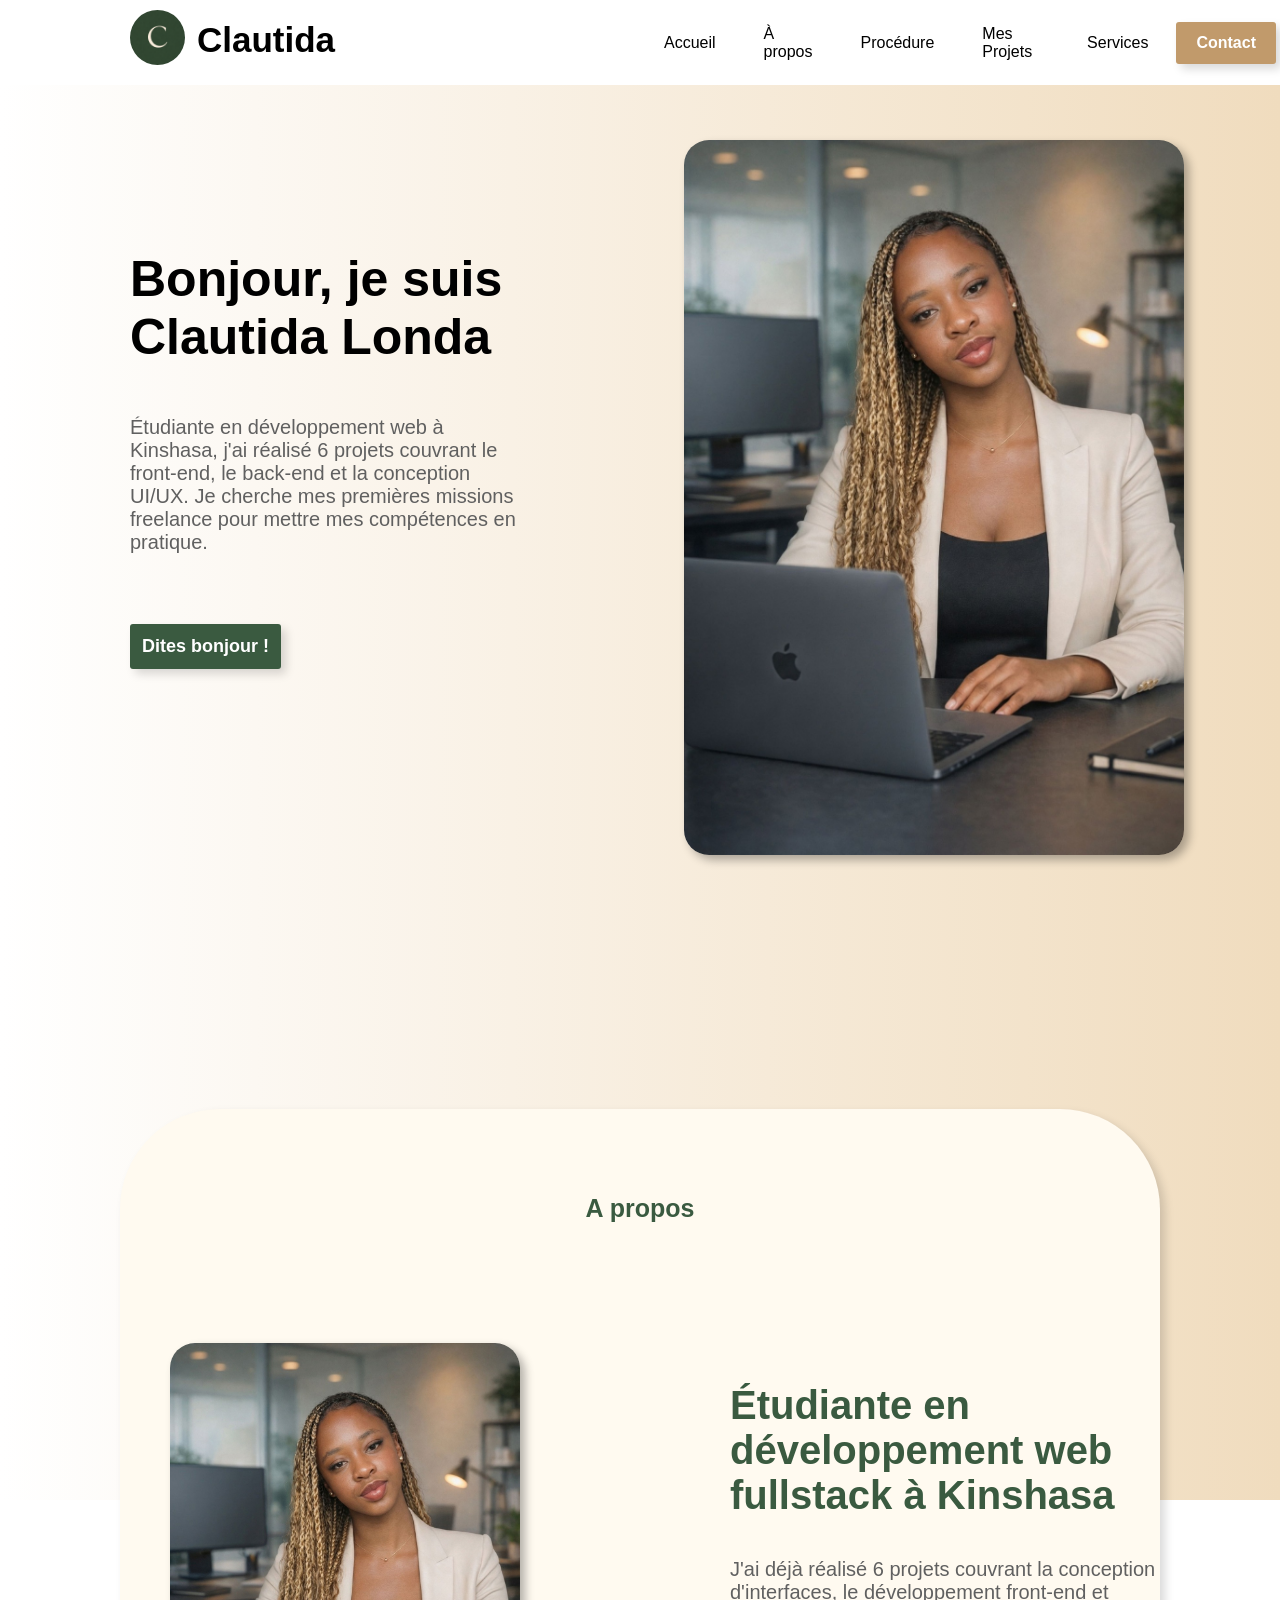
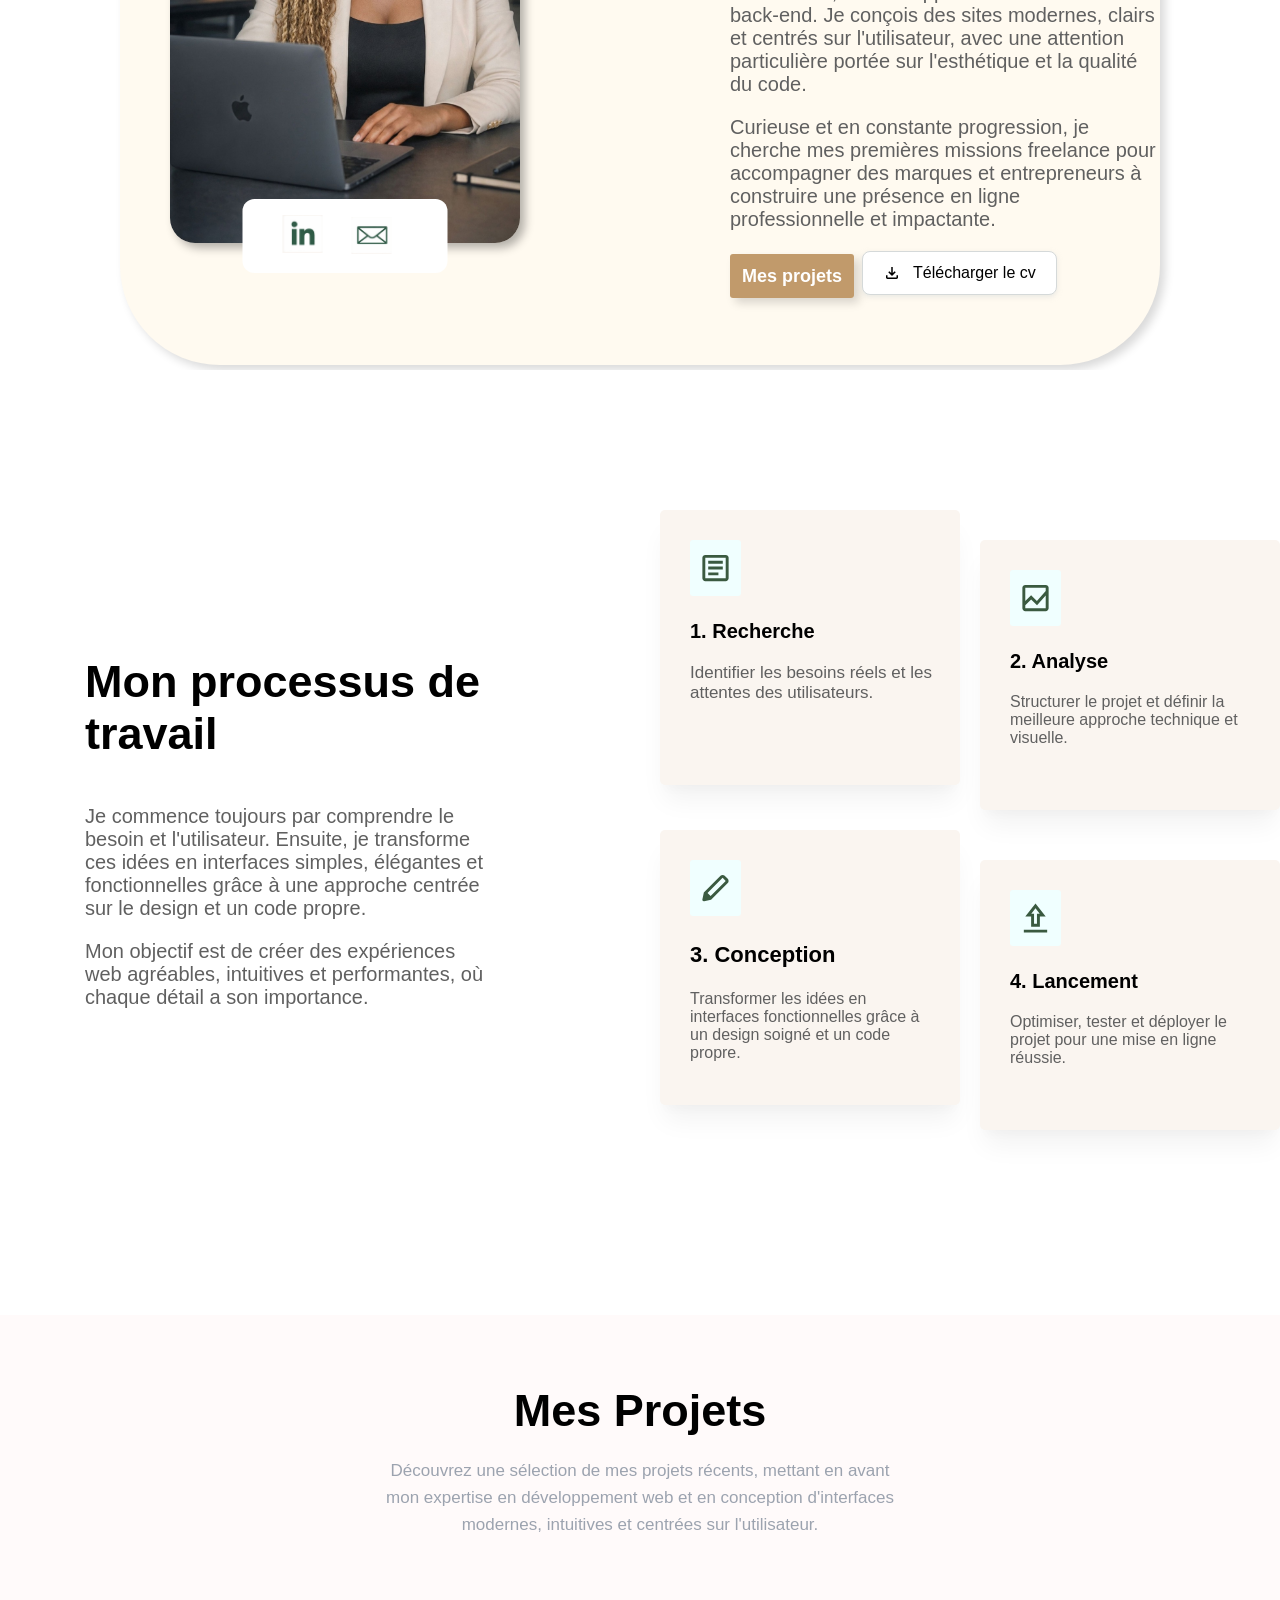
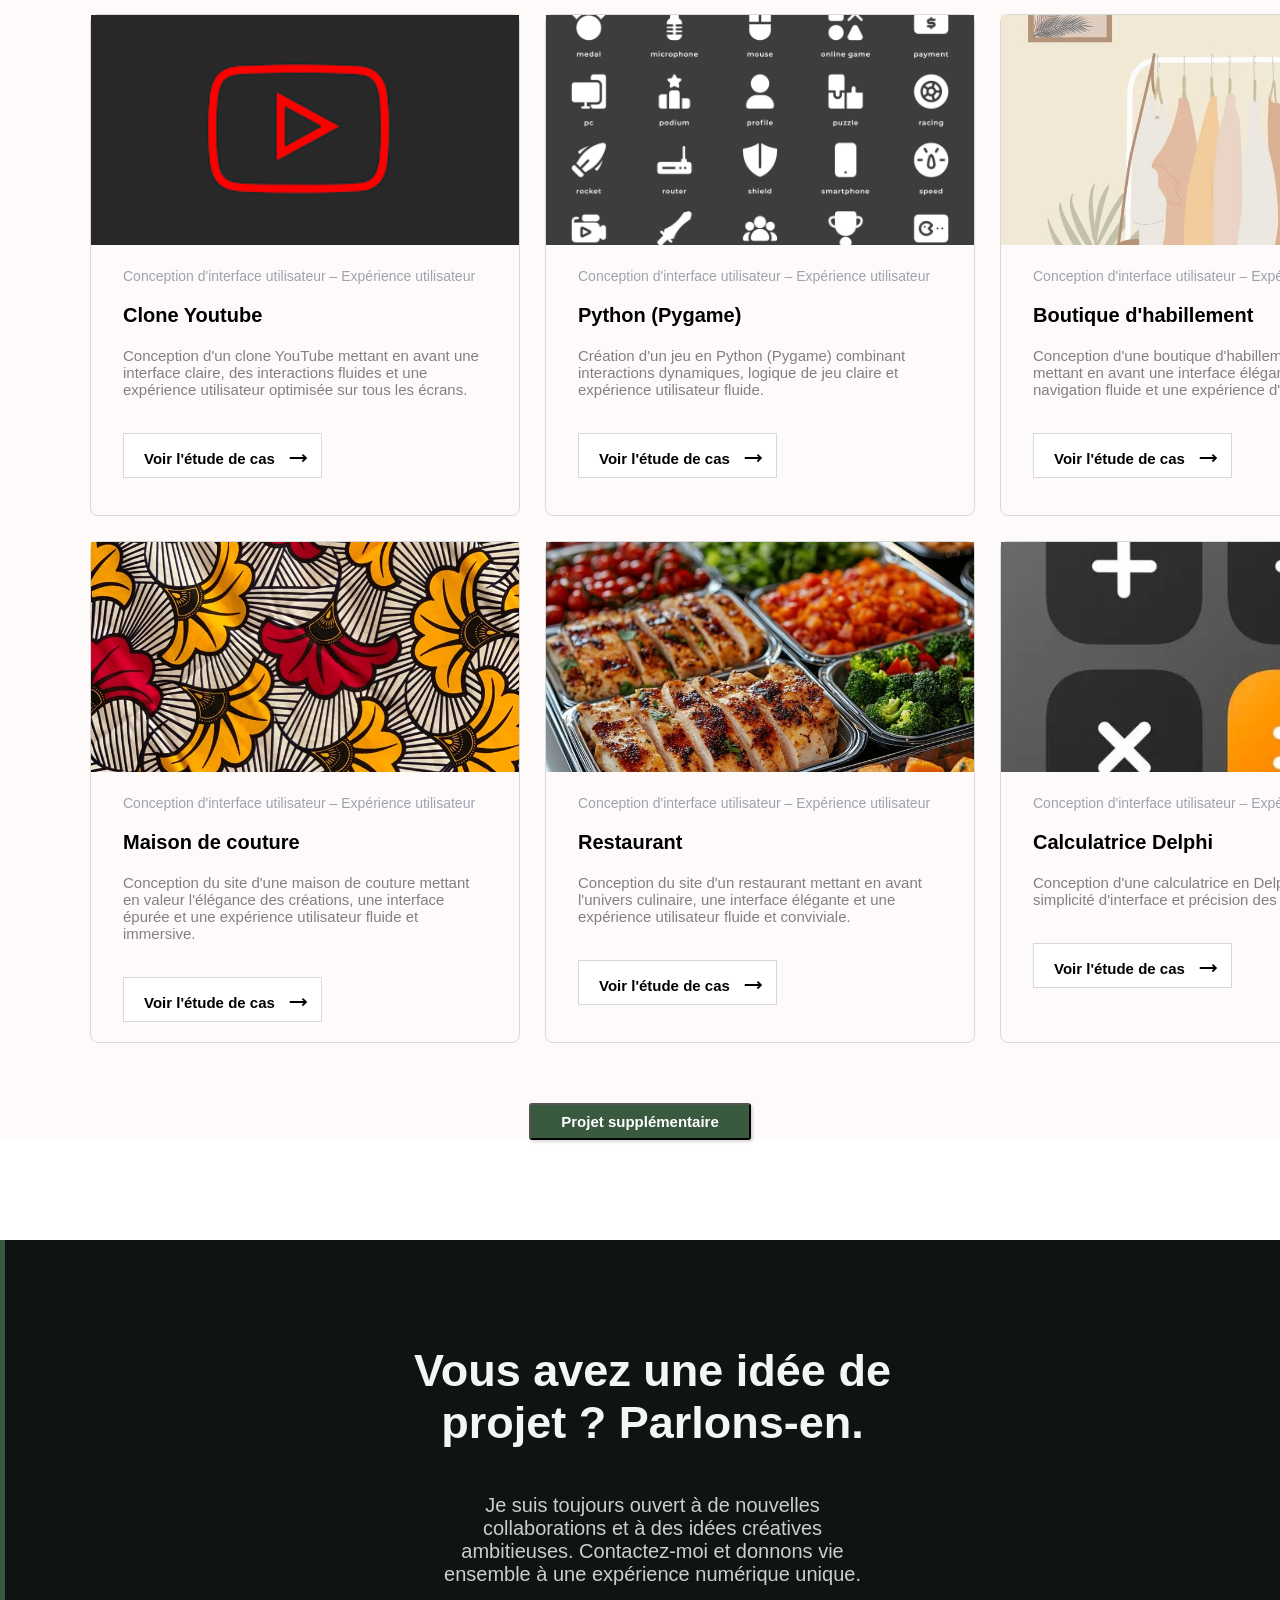
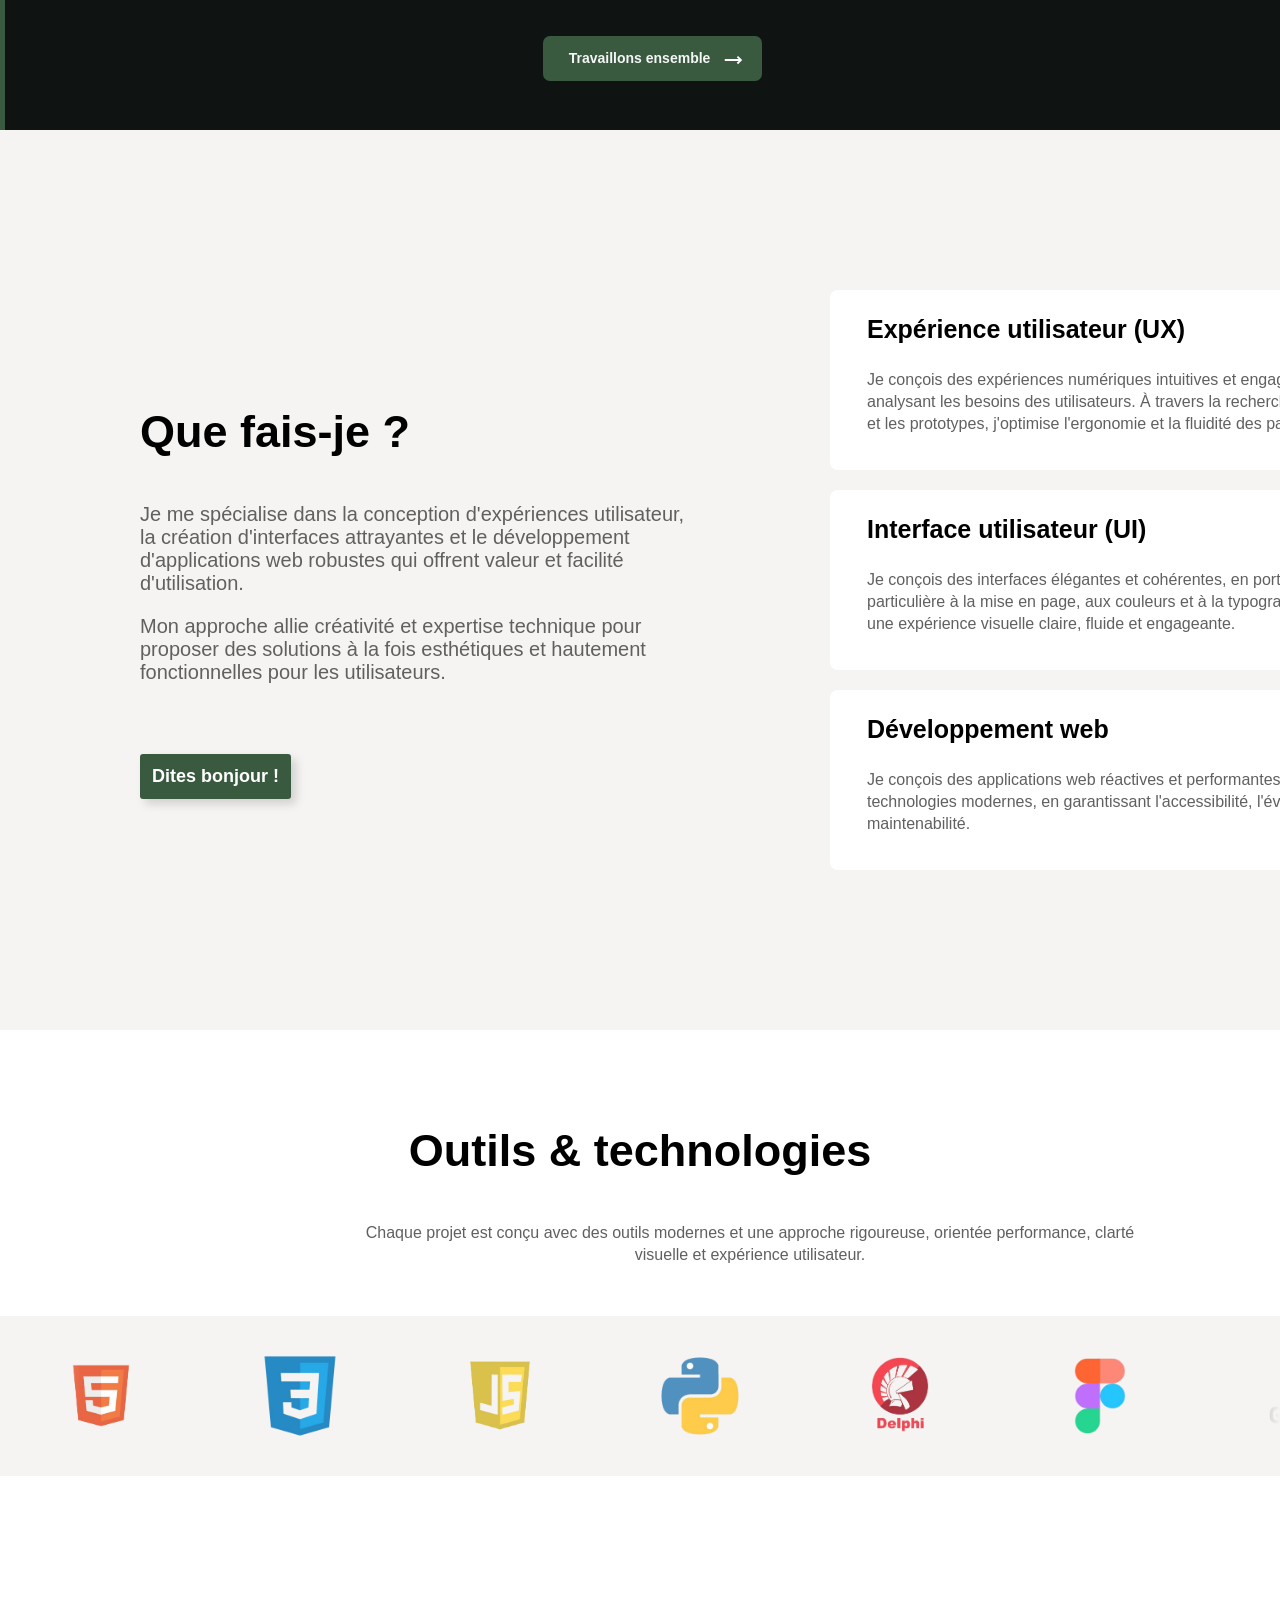
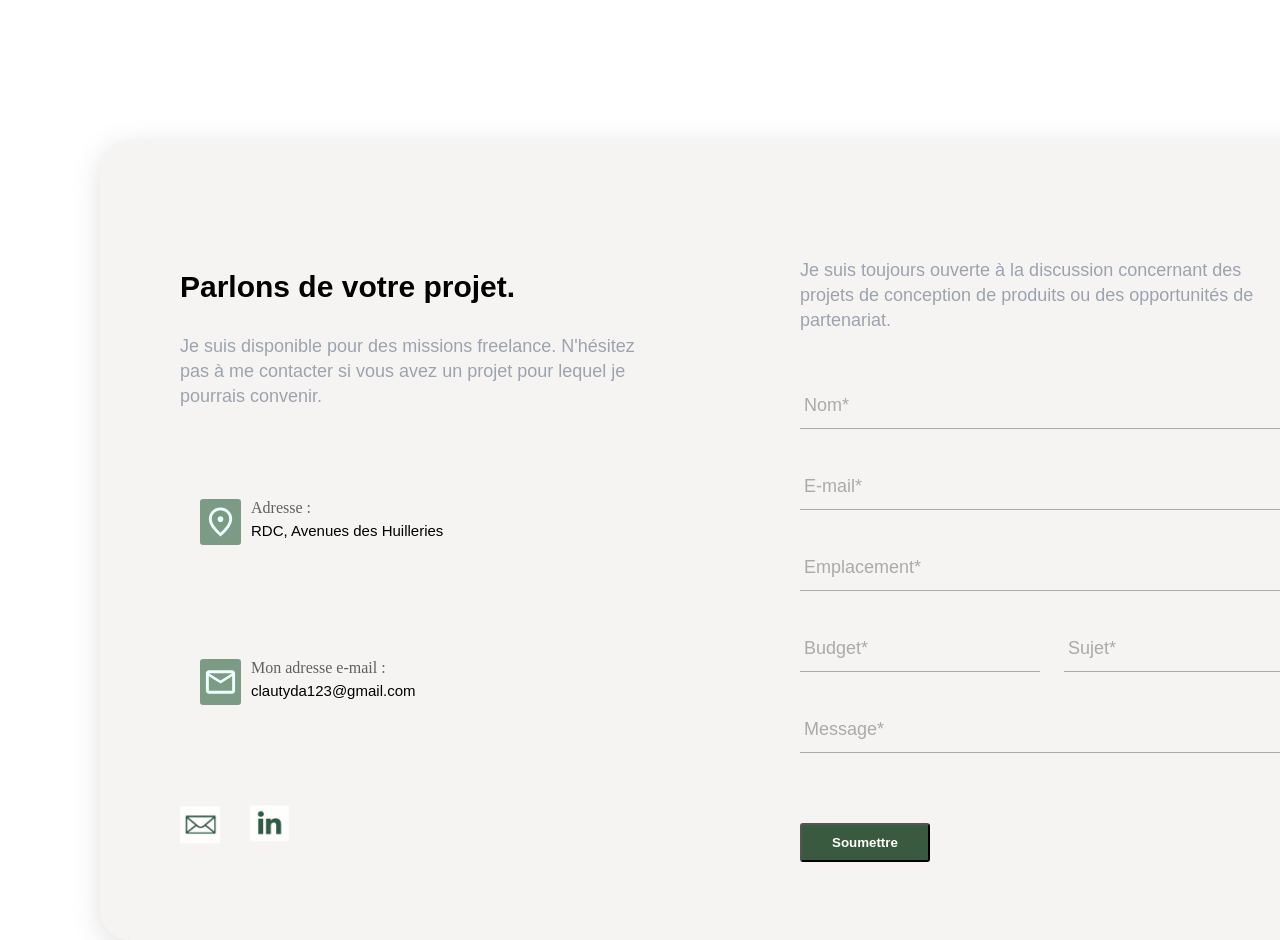
==== index.html @ dc435e01 "Portfolio propre" ====
<!DOCTYPE html>
<html>
  <head>
    <title>Clautida Londa</title>
    <meta name="viewport" content="width=device-width, initial-scale=1.0">
    <link rel="icon" type="image/png" href="photos/logo.png">
    <link rel="stylesheet" href="index.css">
  </head>

  <body>
    <div class="first-box">
      <div class="title">
        <div class="logo-image">
          <img class="logo" src="photos/logo.png" alt="logo">
          <p class="name">Clautida</p>
        </div>

        <!--Bouton hamburger (visible uniquement sur mobile) -->
        <button class="hamburger" id="hamburger" aria-label="Menu">
          <span></span>
          <span></span>
          <span></span>
        </button>

        <div class="title-button" id="nav-menu">
          <a href="#Accueil" class="button-in-top">Accueil</a>
          <a href="#Apropos" class="button-in-top">À propos</a>
          <a href="#Procedure" class="button-in-top">Procédure</a>
          <a href="#Portfolio" class="button-in-top">Mes Projets</a>
          <a href="#Services" class="button-in-top">Services</a>
          <a href="#Contact" class="button-in-top"
            style="background-color: rgb(193, 154, 107); color: white; font-weight:bold;
            box-shadow: 5px 5px 10px rgba(0, 0, 0, 0.15);">
            Contact
          </a>
        </div>
      </div>

      <section id="Accueil">
        <div class="thumbnail2">
          <p class="presentation apparition">Bonjour, je suis Clautida Londa</p>
          <p class="informations apparition">
            Étudiante en développement web à Kinshasa, 
            j'ai réalisé 6 projets couvrant le front-end, 
            le back-end et la conception UI/UX. Je cherche 
            mes premières missions freelance pour mettre mes 
            compétences en pratique.
          </p>
          <a href="#Contact" class="dites_bonjour apparition">Dites bonjour !</a>
        </div>

        <div class="thumbnail">
          <img class="profil apparition" src="photos/WhatsApp Image 2026-01-21 at 2.33.13 PM.jpeg" alt="Clautida">
        </div>
      </section>

      <section id="Apropos">
        <div class="second-box">
          <div class="apropos-title">A propos</div>
          <div class="div1">
            <div class="image-container">
              <div class="social-media">
                <a href="https://www.linkedin.com/in/clautida-londa-311190344/" target="_blank">
                  <img class="linkdin-icon" src="photos/linkidin1.jpeg">
                </a>

                <a href="https://mail.google.com/mail/?view=cm&to=clautyda123@gmail.com" target="_blank">
                  <img class="mail-icon" src="photos/mail1.jpeg">
                </a>
              </div>
            </div>
            <div class="about-me apparition">
              <p class="dev-web apparition">Étudiante en développement web fullstack à Kinshasa</p>
              <p class="other-text apparition">
                J'ai déjà réalisé 6 projets couvrant la conception d'interfaces, 
                le développement front-end et back-end. 
                Je conçois des sites modernes, clairs et centrés sur l'utilisateur, 
                avec une attention particulière portée sur l'esthétique et la qualité du code.
              </p>
              <p class="other-text apparition">
                Curieuse et en constante progression, 
                je cherche mes premières missions freelance pour 
                accompagner des marques et entrepreneurs à construire 
                une présence en ligne professionnelle et impactante.
              </p>
              <a href="#Portfolio" class="projets">Mes projets</a>
              <button class="telecharger-cv">
                <svg xmlns="http://www.w3.org/2000/svg" height="24px" viewBox="0 -960 960 960"
                  width="24px" fill="#e3e3e3">
                  <path d="M480-320 280-520l56-58 104 104v-326h80v326l104-104 56 58-200
                  200ZM240-160q-33 0-56.5-23.5T160-240v-120h80v120h480v-120h80v120q0 33-23.5 56.5T720-160H240Z"/>
                </svg>
                Télécharger le cv
              </button>
            </div>
          </div>
        </div>
      </section>
    </div>

    <section id="Procedure">
      <div class="third-box">
        <div>
          <p class="mon-processus apparition">Mon processus de travail</p>
          <p class="explication apparition">
            Je commence toujours par comprendre le besoin et l'utilisateur.
            Ensuite, je transforme ces idées en interfaces simples, élégantes et
            fonctionnelles grâce à une approche centrée sur le design et un code propre.
          </p>
          <p class="explication apparition">
            Mon objectif est de créer des expériences web agréables,
            intuitives et performantes, où chaque détail a son importance.
          </p>
        </div>

        <div class="grid-processus">
          <div class="recherche apparition">
            <svg xmlns="http://www.w3.org/2000/svg" height="24px" viewBox="0 -960 960 960" width="24px" fill="#e3e3e3">
              <path d="M280-280h280v-80H280v80Zm0-160h400v-80H280v80Zm0-160h400v-80H280v80Zm-80
              480q-33 0-56.5-23.5T120-200v-560q0-33 23.5-56.5T200-840h560q33 0 56.5 23.5T840-760v560q0
              33-23.5 56.5T760-120H200Zm0-80h560v-560H200v560Zm0-560v560-560Z"/>
            </svg>
            <p class="recherche-title">1. Recherche</p>
            <p class="recherche-contain">Identifier les besoins réels et les attentes des utilisateurs.</p>
          </div>

          <div class="analyse apparition">
            <svg xmlns="http://www.w3.org/2000/svg" height="24px" viewBox="0 -960 960 960" width="24px" fill="#e3e3e3">
              <path d="M200-120q-33 0-56.5-23.5T120-200v-560q0-33 23.5-56.5T200-840h560q33
              0 56.5 23.5T840-760v560q0 33-23.5 56.5T760-120H200Zm0-162v82h560v-350L522-280 360-442 200-282Zm0-114
              160-160 158 158 242-272v-90H200v364Zm0-154v-120 272-158 274-160 162-270Zm0
              154v-364 362-158 160Zm0 114v-160 162-270 350-82Z"/>
            </svg>
            <p class="analyse-title">2. Analyse</p>
            <p class="analyse-contain">Structurer le projet et définir la meilleure approche technique et visuelle.</p>
          </div>

          <div class="conception apparition">
            <svg xmlns="http://www.w3.org/2000/svg" height="24px" viewBox="0 -960 960 960" width="24px" fill="#e3e3e3">
              <path d="M167-120q-21 5-36.5-10.5T120-167l40-191 198 198-191
              40Zm191-40L160-358l458-458q23-23 57-23t57 23l84 84q23 23
              23 57t-23 57L358-160Zm317-600L261-346l85 85 414-414-85-85Z"/>
            </svg>
            <p class="conception-title">3. Conception</p>
            <p class="conception-contain">
              Transformer les idées en interfaces fonctionnelles grâce à un design soigné et un code propre.
            </p>
          </div>

          <div class="lancement apparition">
            <svg xmlns="http://www.w3.org/2000/svg" height="24px" viewBox="0 -960 960 960" width="24px" fill="#e3e3e3">
              <path d="M160-80v-80h640v80H160Zm200-160v-280H200l280-360 280
              360H600v280H360Zm80-80h80v-280h76L480-750 364-600h76v280Zm40-280Z"/>
            </svg>
            <p class="lancement-title">4. Lancement</p>
            <p class="lancement-contain">Optimiser, tester et déployer le projet pour une mise en ligne réussie.</p>
          </div>
        </div>
      </div>
    </section>

    <section id="Portfolio">
      <div class="fourth-box">
        <div class="portofolio-title">
          <p class="portefeuille">Mes Projets</p>
        </div>
        <div class="portofolo-contain">
          <p class="portefeuille-contain">
            Découvrez une sélection de mes projets récents, mettant en avant
            mon expertise en développement web et en conception
            d'interfaces modernes, intuitives et centrées sur l'utilisateur.
          </p>
        </div>
        <div class="portofolio-grid">
          <div class="youtube">
            <img class="youtube-icon" src="photos/images.png" alt="Youtube">
            <div class="youtube-test">
              <p class="youtube1">Conception d'interface utilisateur – Expérience utilisateur</p>
              <p class="clone-youtube">Clone Youtube</p>
              <p class="clone-youtube-contain">
                Conception d'un clone YouTube mettant en avant une
                interface claire, des interactions fluides et
                une expérience utilisateur optimisée sur tous les écrans.
              </p>
              <a href="youtube.html">
              <button class="button-youtube">
                Voir l'étude de cas
                <svg xmlns="http://www.w3.org/2000/svg" height="24px" viewBox="0 -960 960 960" width="24px" fill="#e3e3e3">
                  <path d="m700-300-57-56 84-84H120v-80h607l-83-84 57-56 179 180-180 180Z"/>
                </svg>                
              </button>
              </a>
            </div>
          </div>

          <div class="python-game">
            <img class="python-icon" src="photos/game-icon-pack-vector.jpg" alt="Python">
            <div class="python-test">
              <p class="python1">Conception d'interface utilisateur – Expérience utilisateur</p>
              <p class="python">Python (Pygame)</p>
              <p class="python-contain">
                Création d'un jeu en Python (Pygame) combinant
                interactions dynamiques, logique de jeu claire
                et expérience utilisateur fluide.
              </p>
              <button class="button-python">
                Voir l'étude de cas
                <svg xmlns="http://www.w3.org/2000/svg" height="24px" viewBox="0 -960 960 960" width="24px" fill="#e3e3e3">
                  <path d="m700-300-57-56 84-84H120v-80h607l-83-84 57-56 179 180-180 180Z"/>
                </svg>
              </button>
            </div>
          </div>

          <div class="boutique-online">
            <img class="boutique-online-icon" src="photos/How To Find Your Personal Style.jpg" alt="Boutique">
            <div class="boutique-online-test">
              <p class="boutique-online1">Conception d'interface utilisateur – Expérience utilisateur</p>
              <p class="boutique-online-clone">Boutique d'habillement</p>
              <p class="boutique-online-contain">
                Conception d'une boutique d'habillement
                en ligne mettant en avant une interface
                élégante, une navigation fluide et une
                expérience d'achat intuitive.
              </p>
              <button class="button-boutique-online">
                Voir l'étude de cas
                <svg xmlns="http://www.w3.org/2000/svg" height="24px" viewBox="0 -960 960 960" width="24px" fill="#e3e3e3">
                  <path d="m700-300-57-56 84-84H120v-80h607l-83-84 57-56 179 180-180 180Z"/>
                </svg>
              </button>
            </div>
          </div>

          <div class="couture">
            <img class="couture-icon" src="photos/pagne.jpg" alt="Couture">
            <div class="couture-test">
              <p class="couture1">Conception d'interface utilisateur – Expérience utilisateur</p>
              <p class="couture-clone">Maison de couture</p>
              <p class="couture-contain">
                Conception du site d'une maison de couture
                mettant en valeur l'élégance des créations,
                une interface épurée et une expérience
                utilisateur fluide et immersive.
              </p>
              <button class="button-couture">
                Voir l'étude de cas
                <svg xmlns="http://www.w3.org/2000/svg" height="24px" viewBox="0 -960 960 960" width="24px" fill="#e3e3e3">
                  <path d="m700-300-57-56 84-84H120v-80h607l-83-84 57-56 179 180-180 180Z"/>
                </svg>
              </button>
            </div>
          </div>

          <div class="restaurant">
            <img class="restaurant-icon" src="photos/télécharger.jpg" alt="Restaurant">
            <div class="restaurant-test">
              <p class="restaurant1">Conception d'interface utilisateur – Expérience utilisateur</p>
              <p class="restaurant-clone">Restaurant</p>
              <p class="restaurant-contain">
                Conception du site d'un restaurant mettant en avant
                l'univers culinaire, une interface élégante
                et une expérience utilisateur fluide et conviviale.
              </p>
              <button class="button-restaurant">
                Voir l'étude de cas
                <svg xmlns="http://www.w3.org/2000/svg" height="24px" viewBox="0 -960 960 960" width="24px" fill="#e3e3e3">
                  <path d="m700-300-57-56 84-84H120v-80h607l-83-84 57-56 179 180-180 180Z"/>
                </svg>
              </button>
            </div>
          </div>

          <div class="calculatrice-delphi">
            <img class="calculatrice-delphi-icon" src="photos/Calculator Air - Calc Plus on the App Store.jpg" alt="Calculatrice">
            <div class="calculatrice-delphi-test">
              <p class="calculatrice-delphi1">Conception d'interface utilisateur – Expérience utilisateur</p>
              <p class="calculatrice-delphi-clone">Calculatrice Delphi</p>
              <p class="calculatrice-delphi-contain">
                Conception d'une calculatrice en Delphi
                alliant simplicité d'interface et précision des calculs.
              </p>
              <button class="button-calculatrice-delphi">
                Voir l'étude de cas
                <svg xmlns="http://www.w3.org/2000/svg" height="24px" viewBox="0 -960 960 960" width="24px" fill="#e3e3e3">
                  <path d="m700-300-57-56 84-84H120v-80h607l-83-84 57-56 179 180-180 180Z"/>
                </svg>
              </button>
            </div>
          </div>
        </div>
      </div>
      <div class="projet-suppl">
        <button class="other-project">Projet supplémentaire</button>
      </div>
    </section>

    <div class="fifth-box apparition">
      <p class="projet-idea apparition">Vous avez une idée de projet ? Parlons-en.</p>
      <p class="projet-idea-test apparition">
        Je suis toujours ouvert à de nouvelles collaborations et à
        des idées créatives ambitieuses.
        Contactez-moi et donnons vie ensemble à une expérience numérique unique.
      </p>
      <a href="#Contact">
        <button class="travaillons-ensemble apparition">
        Travaillons ensemble
        <svg xmlns="http://www.w3.org/2000/svg" height="24px" viewBox="0 -960 960 960" width="24px" fill="#e3e3e3">
          <path d="m700-300-57-56 84-84H120v-80h607l-83-84 57-56 179 180-180 180Z"/>
        </svg>
      </button>
      </a>
      
    </div>

    <section id="Services">
      <div class="six-box">
        <div class="info">
          <p class="que-fais-je apparition">Que fais-je ?</p>
          <p class="specialise apparition">
            Je me spécialise dans la conception d'expériences
            utilisateur, la création d'interfaces attrayantes
            et le développement d'applications web robustes
            qui offrent valeur et facilité d'utilisation.
          </p>
          <p class="approche apparition">
            Mon approche allie créativité et expertise
            technique pour proposer des solutions à la
            fois esthétiques et hautement fonctionnelles
            pour les utilisateurs.
          </p>
          <a href="#Contact">
            <button class="dites_bonjour1 apparition">Dites bonjour !</button>

          </a>
        </div>

        <div class="grid-services">
          <div class="experiance apparition">
            <p class="experiance-title">Expérience utilisateur (UX)</p>
            <p class="experiance-contain">
              Je conçois des expériences numériques intuitives et
              engageantes en analysant les besoins des utilisateurs.
              À travers la recherche, les wireframes et les prototypes,
              j'optimise l'ergonomie et la fluidité des parcours.
            </p>
          </div>
          <div class="interface apparition">
            <p class="interface-title">Interface utilisateur (UI)</p>
            <p class="interface-contain">
              Je conçois des interfaces élégantes et cohérentes,
              en portant une attention particulière à la mise en page,
              aux couleurs et à la typographie, afin d'offrir
              une expérience visuelle claire, fluide et engageante.
            </p>
          </div>
          <div class="developpement apparition">
            <p class="developpement-title">Développement web</p>
            <p class="developpement-contain">
              Je conçois des applications web réactives et
              performantes en utilisant des technologies
              modernes, en garantissant l'accessibilité,
              l'évolutivité et la maintenabilité.
            </p>
          </div>
        </div>
      </div>
    </section>

    <div class="seven-box">
      <div>
        <p class="outils">Outils & technologies</p>
        <p class="chaque-projet">
          Chaque projet est conçu avec des outils modernes et une approche rigoureuse,
          orientée performance, clarté visuelle et expérience utilisateur.
        </p>
      </div>
      <div class="slider">
        <div class="slide-track">
          <div class="slide"><img src="photos/html-removebg-preview.png" alt="HTML"></div>
          <div class="slide"><img src="photos/css3-removebg-preview.png" alt="CSS"></div>
          <div class="slide"><img src="photos/R-removebg-preview.png" alt="JavaScript"></div>
          <div class="slide"><img src="photos/R-removebg-preview (1).png" alt="Python"></div>
          <div class="slide"><img src="photos/OIP__2_-removebg-preview.png" alt="Delphi"></div>
          <div class="slide"><img src="photos/OIP-removebg-preview.png" alt="Figma"></div>
          <div class="slide"><img src="photos/GitHub-Logo-removebg-preview.png" alt="Git"></div>
          <div class="slide"><img src="photos/html-removebg-preview.png" alt="HTML"></div>
          <div class="slide"><img src="photos/css3-removebg-preview.png" alt="CSS"></div>
          <div class="slide"><img src="photos/R-removebg-preview.png" alt="JavaScript"></div>
          <div class="slide"><img src="photos/R-removebg-preview (1).png" alt="Python"></div>
          <div class="slide"><img src="photos/OIP__2_-removebg-preview.png" alt="Delphi"></div>
          <div class="slide"><img src="photos/OIP-removebg-preview.png" alt="Figma"></div>
          <div class="slide"><img src="photos/GitHub-Logo-removebg-preview.png" alt="Git"></div>
        </div>
      </div>
    </div>

    <section id="Contact">
      <div class="height-box">
        <div class="votre-projet">
          <p class="height-box-title">Parlons de votre projet.</p>
          <p class="height-box-contain">
            Je suis disponible pour des missions freelance.
            N'hésitez pas à me contacter si vous avez
            un projet pour lequel je pourrais convenir.
          </p>
          <div class="adresse-flex">
            <div class="svg-adresse">
              <svg xmlns="http://www.w3.org/2000/svg" height="24px" viewBox="0 -960 960 960" width="24px" fill="#e3e3e3">
                <path d="M480-480q33 0 56.5-23.5T560-560q0-33-23.5-56.5T480-640q-33
                0-56.5 23.5T400-560q0 33 23.5 56.5T480-480Zm0
                294q122-112 181-203.5T720-552q0-109-69.5-178.5T480-800q-101
                0-170.5 69.5T240-552q0 71 59 162.5T480-186Zm0
                106Q319-217 239.5-334.5T160-552q0-150 96.5-239T480-880q127
                0 223.5 89T800-552q0 100-79.5 217.5T480-80Zm0-480Z"/>
              </svg>
            </div>
            <div class="adresse">
              <p class="adresse-title">Adresse :</p>
              <p class="adresse-contain">RDC, Avenues des Huilleries</p>
            </div>
          </div>
          <div class="mail-flex">
            <div class="svg-mail">
              <svg xmlns="http://www.w3.org/2000/svg" height="24px" viewBox="0 -960 960 960" width="24px" fill="#e3e3e3">
                <path d="M160-160q-33 0-56.5-23.5T80-240v-480q0-33
                23.5-56.5T160-800h640q33 0 56.5 23.5T880-720v480q0
                33-23.5 56.5T800-160H160Zm320-280L160-640v400h640v-400L480-440Zm0-80
                320-200H160l320 200ZM160-640v-80 480-400Z"/>
              </svg>
            </div>
            <div>
              <p class="e-mail-title">Mon adresse e-mail :</p>
              <p class="e-mail-contain">clautyda123@gmail.com</p>
            </div>
          </div>
          <div class="icons">
            <a href="https://mail.google.com/mail/?view=cm&to=clautyda123@gmail.com" target="_blank">
              <img class="mail-icon2" src="photos/mail1.jpeg">
            </a>
            <a href="https://www.linkedin.com/in/clautida-londa-311190344/" target="_blank">
              <img class="linkdin-icon2" src="photos/linkidin1.jpeg">
            </a>
          </div>
        </div>

        <div class="contact-me">
          <p class="contact-me-title">
            Je suis toujours ouverte à la discussion concernant des
            projets de conception de produits ou des opportunités de partenariat.
          </p>
          <form action="https://formspree.io/f/xeenarpj" method="post">
            <input class="name-bar" type="text" name="nom" placeholder="Nom*" required>
            <input class="email-bar" type="email" name="email" placeholder="E-mail*" required>
            <input class="adresse-bar" type="text" name="emplacement" placeholder="Emplacement*">
            <input class="bugjet-bar" type="text" name="budget" placeholder="Budget*">
            <input class="sujet-bar" type="text" name="sujet" placeholder="Sujet*">
            <input class="message-bar" type="text" name="message" placeholder="Message*" required>
            <button type="submit" class="soumettre">Soumettre</button>
          </form>
          
        </div>
      </div>
    </section>

    <script src="script.js"></script>

  </body>
</html>
---- index.css ----
html, body {
        margin: 0;
        padding: 0;
        height: 100%;
      }

      html {
        scroll-behavior: smooth;
      }

      a,a,
        a:visited,
        a:hover,
        a:active {
        color: black;
         text-decoration: none;
      }

      .first-box{
        height: 1500px;
        margin: 0;
         min-height: 100vh;
         background: linear-gradient(
          to left,
          rgb(240, 220, 190),
          rgb(255,255,255)
         )
         
      }

      .title{
        vertical-align: top;
        width: 100%;
        background-color: white;
        height: 85px;
        position: fixed;
        display: flex;
        z-index: 999;
      }

      .logo{
        width: 55px;
        border-radius: 50px;
        margin-left: 130px;
      }

      .logo-image{
        display: flex;
        align-items: flex-start;
        padding: 0;
        margin: 0;
        margin-top:10px;
        flex: 1;
      }

      .name{
        font-size: 35px;
        font-weight: bold;
        font-family: arial;
        margin-left: 12px;
        margin-top: 10px;
      }

      .title-button{
        display: flex;
        align-items: center;
        flex: 1;
      }

      .button-in-top{
        font-family: Arial;
        font-size: 16px;
        padding-top: 12px;
        padding-bottom: 12px;
        padding-left: 20px;
        padding-right: 20px;
        border: none;
        margin-left: 4px;
        margin-right: 4px;
        background-color: rgb(255, 255, 255);
        border-radius: 3px;
        text-decoration: none;
        transition:background-color 0.15s;
                  color: 0.15s;
      }

      .button-in-top:hover{
        color:#3A5A40 ;
        background-color:rgba(245, 245, 220, 0.521);
      }

      .button-in-top:active{
        opacity: 0.8;
      }

      /* Hamburger caché par défaut sur grand écran */
      .hamburger {
        display: none;
      }

      .thumbnail{
        margin-top: 90px;
        display: inline-block; 
        vertical-align: top;
        margin-left:150px;
      }

      .thumbnail2{
        padding-top: 0px;
        display: inline-block; 
        vertical-align: top;
        margin-top: 100px;
      }

    .profil{
       width:500px;   
       object-fit: contain;
       margin-top: 50px;
       border-radius: 25px;
       box-shadow : 5px 5px 10px rgba(0, 0, 0,0.3);
      
    }
    
    .presentation{
      font-size: 50px;
      font-weight: bold;
      font-family: Arial;
      width: 400px;
      margin-top: 150px;
      margin-left: 130px;
      }

      .informations{
        margin-top: 20px;
        font-size: 20px;
        font-family: Arial;
        width: 400px;
        color: rgb(96, 96, 96);
        margin-left: 130px;
      }

      a.dites_bonjour{
        font-family: Helvetica;
        color: rgb(255, 255, 255);
        background-color: #3A5A40;
        font-weight: bold;
        text-decoration: none;
        font-size: 18px;
        padding:12px;
        display: inline-block;
        margin-left: 130px; ;
        margin-top: 50px;
        border-radius: 3px;
        border: none;
        cursor: pointer;
        box-shadow : 5px 5px 10px rgba(0, 0, 0, 0.15);
        transition: 0.15s;
      }

      .dites_bonjour:hover{
        opacity: 0.8;
      }

      .dites_bonjour:active{
        opacity: 0.5;
      }

      .second-box{
        background-color: rgba(255, 250, 240);
        box-shadow : 5px 5px 10px rgba(0, 0, 0, 0.15);
        margin-top: 250px;
        padding-bottom: 70px;
        margin-left: 120px;
        margin-right: 120px;
        border-radius: 100px;
        align-items: center;
        gap: 60px;
      }

      .apropos-title{
        text-align: center;
        padding-top: 85px;
        font-family: arial;
        font-weight: bold;
        font-size: 25px;
        color: #3A5A40;
      }

      .image-container{
      position: relative;
       width:350px;
       height: 500px;
       background-image: url(/photos/WhatsApp\ Image\ 2026-01-21\ at\ 2.33.13\ PM.jpeg);   
       background-position: center;
       background-size: cover;
       background-repeat: no-repeat;
       margin-top: 60px;
       margin-left: 50px;
       border-radius: 25px;
       box-shadow : 5px 5px 10px rgba(0, 0, 0,0.3);
        overflow: visible;
        z-index: 1;
        flex-shrink: 0;
      }

      .social-media{
        background-color: rgba(255, 255, 255);
        position: absolute;
        bottom: -30px;
        display: inline-block;
        width: 50%;
        left: 50%;
        transform: translateX(-50%);
        gap: 15px;
        padding: 15px 15px;
        border-radius: 12px;
        z-index: 2;
      }

      .linkdin-icon{
        width: 40px;
        height: 40px;
        object-fit: contain;
        margin-left: 25px;
        cursor: pointer;
      }

      .mail-icon{
        width: 40px;
        object-fit: contain;
         margin-left: 25px;
         text-align: center;
         cursor: pointer;
      }

      .about-me{
       width: 500px;
       padding-top: 60px;
      }

      .div1{
        display: flex;
        margin-top: 60px;
        flex-direction: row;
        justify-content: flex-start;
        gap: 210px;
      }

      .dev-web{
        color: #3A5A40;
        font-weight: bold;
        font-size: 40px;
        font-family: Arial;
      }

      .other-text{
        color: rgb(96, 96, 96);
        font-family: Arial;
        font-size: 20px;
      }
      
      a.projets{
        background-color: rgb(193, 154, 107);
        font-family: Helvetica;
        color: white;
        font-weight: bold;
        font-size: 18px;
        padding-top: 12px;
        padding-bottom: 12px;
        padding-left: 12px;
        padding-right: 12px;
        margin-left: 0; 
        margin-top: 50px;
        border-radius: 3px;
        border: none;
        cursor: pointer;
        box-shadow : 5px 5px 10px rgba(0, 0, 0, 0.15);
        transition: background-color 0.3s ease;
      }

      .projets:hover{
        background-color:rgb(163, 124, 77) ;
      }

      .projets:active{
       background-color: rgb(135, 100, 60);
       transform: scale(0.97);
       box-shadow: inset 0 2px 6px rgba(0,0,0,0.2);
      }

      .telecharger-cv{
        font-family: Arial;
        font-size: 16px;
        padding-top: 12px;
        padding-bottom: 12px;
        padding-left: 20px;
        padding-right: 20px;
        margin-left: 4px;
        margin-right: 4px;
        background-color: rgb(255, 255, 255);
        transition:background-color 0.15s;
                  color: 0.15s;
        display: inline-flex;
        align-items: center;
        gap: 12px;
        border: 1px solid #d5d9d9;
        border-radius: 8px;
        box-shadow: rgba(213, 217, 217, .5) 0 2px 5px 0;
        box-sizing: border-box;
     }

      .telecharger-cv:hover {
        background-color: #f7fafa;
     }

      .telecharger-cv:focus {
        border-color: #008296;
        box-shadow: rgba(213, 217, 217, .5) 0 2px 5px 0;
        outline: 0;
     }

      .telecharger-cv svg{
        width: 18px;
        height: 18px;
        fill: black;
        stroke-width: 3;
      }

      .third-box{
    display: flex;
    background-color: rgb(255, 255,255);
    height: 800px;
    margin: 0;
    min-height: 100vh;
    align-items: center;
    gap: 60px;
    margin-top: 470px;
  }

  .mon-processus{
    font-family: Arial;
    font-size: 45px;
    font-weight: bold;
    padding-left: 85px;
  }

  .explication{
    width: 400px;
    font-family: Arial;
    font-size: 20px;
    color: rgb(96,96,96);
    padding-left: 85px;
  }

  .grid-processus{
    display: grid;
    grid-template-columns: repeat(2, 300px);
    grid-template-rows: repeat(2, minmax(150px, 300px));
    gap: 20px;
    column-count: 2;
    column-gap: 20px;
  }

  .recherche{
    box-shadow: 
    rgba(0, 0, 0, 0.05) 0px 20px 25px -5px, 
    rgba(0, 0, 0, 0.02) 0px 10px 10px -5px;
    border-radius: 5px; 
    margin-bottom: 25px;
    background-color: rgb(250, 245, 240);
    }

  .recherche:hover {
   box-shadow: 
  rgba(0, 0, 0, 0.12) 0px 25px 30px -5px, 
  rgba(0, 0, 0, 0.06) 0px 15px 15px -5px;
  }

   .recherche:hover svg{
     background-color: #7B9B84;
     fill: azure;
     
   }
  
  .recherche-title{
    font-family: Arial;
    font-size: 20px;
    font-weight: bold;
    padding-left: 30px;
  }

  .recherche-contain{
    font-family: Arial;
    font-size: 17px;
    width: 250px;
    color: rgb(96,96,96);
    padding-left: 30px;
  }

  .recherche svg{
    width: 35px;
    height: 40px;
    fill: #3A5A40;
    stroke-width: 3;
    background-color: azure;
    padding: 8px;
    border-radius: 3px;
    margin-left: 30px;
    margin-top: 30px;
    transition: fill 0.3s ease, background-color 0.3s ease;
  }

  .analyse{
    box-shadow: 
    rgba(0, 0, 0, 0.05) 0px 20px 25px -5px, 
    rgba(0, 0, 0, 0.02) 0px 10px 10px -5px;
    border-radius: 5px;
     margin-top: 30px;
     background-color: rgb(250, 245, 240) 
  }

  .analyse:hover{
   box-shadow: 
  rgba(0, 0, 0, 0.12) 0px 25px 30px -5px, 
  rgba(0, 0, 0, 0.06) 0px 15px 15px -5px;
  }
    
  .analyse-title{
    font-family: Arial;
    font-size: 20px;
    font-weight: bold;
    padding-left: 30px;
  }

  .analyse-contain{
    font-family: Arial;
    font-size: 16px;
    width: 250px;
    color: rgb(96,96,96);
    padding-left: 30px;
  }

  .analyse svg{
    width: 35px;
    height: 40px;
    fill: #3A5A40;
    stroke-width: 3;
    background-color: azure;
    padding: 8px;
    border-radius: 3px;
    margin-left: 30px;
    margin-top: 30px;
    transition: fill 0.3s ease, background-color 0.3s ease;
  }

  .analyse:hover svg{
     background-color: #7B9B84;
     fill: azure;
     
   }
  
  .conception{
    box-shadow: 
    rgba(0, 0, 0, 0.05) 0px 20px 25px -5px, 
    rgba(0, 0, 0, 0.02) 0px 10px 10px -5px;
    border-radius: 5px;
    margin-bottom: 25px;
    background-color: rgb(250, 245, 240)
  }

  .conception:hover{
   box-shadow: 
  rgba(0, 0, 0, 0.12) 0px 25px 30px -5px, 
  rgba(0, 0, 0, 0.06) 0px 15px 15px -5px;
  }
    
  .conception-title{
    font-family: Arial;
    font-size: 22px;
    font-weight: bold;
    padding-left: 30px;
  }

  .conception-contain{
    font-family: Arial;
    font-size: 16px;
    width: 250px;
    color: rgb(96,96,96);
    padding-left: 30px;
  }

  .conception svg{
    width: 35px;
    height: 40px;
    fill: #3A5A40;
    stroke-width: 3;
    background-color: azure;
    padding: 8px;
    border-radius: 3px;
    margin-left: 30px;
    margin-top: 30px;
    transition: fill 0.3s ease, background-color 0.3s ease;
  }

  .conception:hover svg{
     background-color: #7B9B84;
     fill: azure;
     
   }

  .lancement{
    box-shadow: 
    rgba(0, 0, 0, 0.05) 0px 20px 25px -5px, 
    rgba(0, 0, 0, 0.02) 0px 10px 10px -5px;
    border-radius: 5px;
     margin-top: 30px;
     background-color: rgb(250, 245, 240)
  }

  .lancement:hover{
   box-shadow: 
  rgba(0, 0, 0, 0.12) 0px 25px 30px -5px, 
  rgba(0, 0, 0, 0.06) 0px 15px 15px -5px;
  }
    
  .lancement-title{
    font-family: Arial;
    font-size: 20px;
    font-weight: bold;
    padding-left: 30px;
  }

  .lancement-contain{
    font-family: Arial;
    font-size: 16px;
    width: 250px;
    color: rgb(96,96,96);
    padding-left: 30px;
  }

  .lancement svg{
    width: 35px;
    height: 40px;
    fill: #3A5A40;
    stroke-width: 3;
    background-color: azure;
    padding: 8px;
    border-radius: 3px;
    margin-left: 30px;
    margin-top: 30px;
    transition: fill 0.3s ease, background-color 0.3s ease;
  }

  .lancement:hover svg{
     background-color: #7B9B84;
     fill: azure; 
   }

   .fourth-box{
      background-color: rgb(255,250,250);
    }
    
    .portefeuille{
      font-family: Arial;
      font-size: 45px;
      font-weight: bold;
      text-align: center;
      padding-top: 70px;
      margin-bottom: 20px;
    }

    .portefeuille-contain{
      color: #9CA3AF;
      font-family: Arial;
      font-size: 17px;
      width: 530px;
      text-align: center;
      margin: 0 auto;
      line-height: 1.6;
    }

    .portofolio-grid{
      display: grid;
      grid-template-columns: 1fr 1fr 1fr;
      column-gap: 25px;
      row-gap: 25px;
      margin-top: 75px;
      margin-left: 90px;
      margin-right: 90px;
    }

    .youtube{
      border: 1px solid #d5d9d9;
      margin-bottom : 0;
      border-radius: 8px;
      height: 500px;
    }

    .youtube:hover{
      box-shadow: rgba(100, 100, 111, 0.2) 0px 7px 29px 0px;;
    }

    .youtube-icon{
      height: 230px;
      width: 428px;
      object-fit: cover;
    }

    .youtube-test{
      padding: 32px;
      padding-top: 5px;
    }

    .youtube1{
      font-family: Arial;
      color: #9CA3AF;
      font-size: 14px;
    }

    .clone-youtube{
      font-family: Arial;
      font-size: 20px;
      font-weight: bold;
    }

    .clone-youtube-contain{
      font-family: Arial;
      font-size: 15px;
      color: gray;
    }

    .button-youtube{
      padding-left: 20px;
      padding-right: 20px;
      padding-top: 8px;
      padding-bottom: 10px;
      margin-top: 20px;
      font-weight: bold;
      font-size: 15px;
      background-color: rgb(255,255,255);
      border: 1px solid #d5d9d9;
    }

    .button-youtube svg{
      width: 22px;
      height: 22px;
      fill: black;
      stroke-width: 3;
      transform: translateY(5px) translateX(8px);
    }

    .python-game{
      margin-bottom : 0;
      border-radius: 8px;
      border: 1px solid #d5d9d9;
      height: 500px;
    }

    .python-game:hover{
      box-shadow: rgba(100, 100, 111, 0.2) 0px 7px 29px 0px;;
    }

    .python-icon{
      height: 230px;
      width: 428px;
      object-fit: cover;
    }

    .python-test{
      padding: 32px;
      padding-top: 5px;
    }

    .python1{
      font-family: Arial;
      color: #9CA3AF;
      font-size: 14px;
    }

    .python{
      font-family: Arial;
      font-size: 20px;
      font-weight: bold;
    }

    .python-contain{
      font-family: Arial;
      font-size: 15px;
      color: gray;
    }

    .button-python{
      padding-left: 20px;
      padding-right: 20px;
      padding-top: 8px;
      padding-bottom: 10px;
      margin-top: 20px;
      font-weight: bold;
      font-size: 15px;
      background-color: rgb(255,255,255);
      border: 1px solid #d5d9d9;
    }

    .button-python svg{
      width: 22px;
      height: 22px;
      fill: black;
      stroke-width: 3;
      transform: translateY(5px) translateX(8px);
    }

    .boutique-online{
      border: 1px solid #d5d9d9;
      margin-bottom : 0;
      border-radius: 8px;
      height: 500px;
    }

    .boutique-online:hover{
      box-shadow: rgba(100, 100, 111, 0.2) 0px 7px 29px 0px;;
    }

    .boutique-online-icon{
      height: 230px;
      width: 428px;
      object-fit: cover;
    }

    .boutique-online-test{
      padding: 32px;
      padding-top: 5px;
    }

    .boutique-online1{
      font-family: Arial;
      color: #9CA3AF;
      font-size: 14px;
    }

    .boutique-online-clone{
      font-family: Arial;
      font-size: 20px;
      font-weight: bold;
    }

    .boutique-online-contain{
      font-family: Arial;
      font-size: 15px;
      color: gray;
    }

    .button-boutique-online{
     padding-left: 20px;
      padding-right: 20px;
      padding-top: 8px;
      padding-bottom: 10px;
      margin-top: 20px;
      font-weight: bold;
      font-size: 15px;
      background-color: rgb(255,255,255);
      border: 1px solid #d5d9d9;
    }

    .button-boutique-online svg{
      width: 22px;
      height: 22px;
      fill: black;
      stroke-width: 3;
      transform: translateY(5px) translateX(8px);
    }

    .couture{
      border: 1px solid #d5d9d9;
      margin-bottom : 0;
      border-radius: 8px;
      height: 500px;
    }

    .couture:hover{
      box-shadow: rgba(100, 100, 111, 0.2) 0px 7px 29px 0px;
    }

    .couture-icon{
      height: 230px;
      width: 428px;
      object-fit: cover;
    }

    .couture-test{
      padding: 32px;
      padding-top: 5px;
    }

    .couture1{
      font-family: Arial;
      color: #9CA3AF;
      font-size: 14px;
    }

    .couture-clone{
      font-family: Arial;
      font-size: 20px;
      font-weight: bold;
    }

    .couture-contain{
      font-family: Arial;
      font-size: 15px;
      color: gray;
    }

    .button-couture{
      padding-left: 20px;
      padding-right: 20px;
      padding-top: 8px;
      padding-bottom: 10px;
      margin-top: 20px;
      font-weight: bold;
      font-size: 15px;
      background-color: rgb(255,255,255);
      border: 1px solid #d5d9d9;
    }

    .button-couture svg{
      width: 22px;
      height: 22px;
      fill: black;
      stroke-width: 3;
      transform: translateY(5px) translateX(8px);
    }

    .restaurant{
      border: 1px solid #d5d9d9;
     margin-bottom : 0;
      border-radius: 8px;
      height: 500px;
    }

    .restaurant:hover{
      box-shadow: rgba(100, 100, 111, 0.2) 0px 7px 29px 0px;;
    }

    .restaurant-icon{
      height: 230px;
      width: 428px;
      object-fit: cover;
    }

    .restaurant-test{
      padding: 32px;
      padding-top: 5px;
    }

    .restaurant1{
      font-family: Arial;
      color: #9CA3AF;
      font-size: 14px;
    }

    .restaurant-clone{
      font-family: Arial;
      font-size: 20px;
      font-weight: bold;
    }

    .restaurant-contain{
      font-family: Arial;
      font-size: 15px;
      color: gray;
    }

    .button-restaurant{
      padding-left: 20px;
      padding-right: 20px;
      padding-top: 8px;
      padding-bottom: 10px;
      margin-top: 20px;
      font-weight: bold;
      font-size: 15px;
      background-color: rgb(255,255,255);
      border: 1px solid #d5d9d9;
    }

    .button-restaurant svg{
      width: 22px;
      height: 22px;
      fill: black;
      stroke-width: 3;
      transform: translateY(5px) translateX(8px);
    } 

    .calculatrice-delphi{
      border: 1px solid #d5d9d9;
     margin-bottom : 0;
      border-radius: 8px;
      height: 500px;
    }

    .calculatrice-delphi:hover{
      box-shadow: rgba(100, 100, 111, 0.2) 0px 7px 29px 0px;;
    }

    .calculatrice-delphi-icon{
      height: 230px;
      width: 428px;
      object-fit: cover;
    }

    .calculatrice-delphi-test{
      padding: 32px;
      padding-top: 5px;
    }

    .calculatrice-delphi1{
      font-family: Arial;
      color: #9CA3AF;
      font-size: 14px;
    }

    .calculatrice-delphi-clone{
      font-family: Arial;
      font-size: 20px;
      font-weight: bold;
    }

    .calculatrice-delphi-contain{
      font-family: Arial;
      font-size: 15px;
      color: gray;
    }

    .button-calculatrice-delphi{
      padding-left: 20px;
      padding-right: 20px;
      padding-top: 8px;
      padding-bottom: 10px;
      margin-top: 20px;
      font-weight: bold;
      font-size: 15px;
      background-color: rgb(255,255,255);
      border: 1px solid #d5d9d9;
    }

    .button-calculatrice-delphi svg{
      width: 22px;
      height: 22px;
      fill: black;
      stroke-width: 3;
      transform: translateY(5px) translateX(8px);
    }

    .other-project{
      padding-top: 8px;
      padding-bottom: 8px;
      padding-left: 30px;
      padding-right: 30px;
      margin-top: 60px;
      background-color:  #3A5A40;
      color: rgb(255,255,255);
      font-family: Arial;
      font-weight: bold;
      font-size: 15px;
      border-radius: 3px;
      position: center;
      box-shadow: rgba(0, 0, 0, 0.15) 1.95px 1.95px 2.6px;
      transition: transform 0.35s cubic-bezier(0.4, 0, 0.2, 1);
    }

    .other-project:hover{
      background-color: #324e38;
      transform: scale(1.06);
    }
    
    .projet-suppl{
      text-align: center;
      background-color: rgb(255,250,250);
    }

    .fifth-box{
      background-color: #0F1412;
      height: 430px;
      margin-top: 100px;
      text-align: center;
      padding-top: 60px;
      accent-color: #3A5A40;
      border-left: 3px solid #3A5A40;
      padding-left: 20px;
      border-left: 5px solid #3A5A40;
    }

    .projet-idea{
      color:#F4F6F5;
      font-family: Arial;
      font-size: 45px;
      font-weight: bold;
      margin-left: 350px;
      margin-right: 350px;
    }

    .projet-idea-test{
      color:#C8D0CB;
      font-family: Arial;
      font-size: 20px;
      margin-left: 400px;
      margin-right: 400px;
    }

    .travaillons-ensemble{
      margin-top: 30px;
      background-color: #3A5A40;
      color: #F4F6F5;
      font-weight: bold;
      padding-top: 5px;
      padding-bottom: 15px;
      padding-left: 26px;
      padding-right: 26px;
      font-size: 14px;
      border-radius: 7px;
      border: none;
      transition: transform 0.35s cubic-bezier(0.4, 0, 0.2, 1);
    }

    .travaillons-ensemble:hover{
      background-color: #324e38;
      transform: scale(1.06);
    }

    .travaillons-ensemble svg{
      width: 22px;
      height: 22px;
      fill: white;
      stroke-width: 3;
      transform: translateY(8px) translateX(8px);
    }

    .six-box{
    display: flex;
    background-color: #F5F4F2;
    height: 800px;
    margin: 0;
    min-height: 100vh;
    align-items: center;
  }

  .info{
    padding-left: 140px;
    padding-right: 140px; 
  }

  .grid-services{
    display: grid;
    row-gap: 20px;
  }

  .que-fais-je{
    font-family: Arial;
    font-weight: bold;
    font-size: 45px;
  }

  .specialise{
    width: 550px;
    font-family: Arial;
    font-size: 20px;
    color: rgb(96,96,96);
  }

  .approche{
    width: 550px;
    font-family: Arial;
    font-size: 20px;
    color: rgb(96,96,96);
  }

  .dites_bonjour1{
        background-color: #3A5A40;
        color: white;
        font-weight: bold;
        font-size: 18px;
        padding-top: 12px;
        padding-bottom: 12px;
        padding-left: 12px;
        padding-right: 12px;
        margin-left: 0; ;
        margin-top: 50px;
        border-radius: 3px;
        border: none;
        cursor: pointer;
        box-shadow : 5px 5px 10px rgba(0, 0, 0, 0.15);
        transition: 0.15s;
      }

      .dites_bonjour1:hover{
        opacity: 0.8;
      }

      .dites_bonjour1:active{
        opacity: 0.5;
      }  

  .experiance{
    height: 180px;
    width: 600px;
    background-color: rgb(255,255, 255);
    border-radius: 8px;
    padding-left: 30px;
    border-left: 7px solid transparent;
    transition: border-color 0.3s ease;
    transition: box-shadow 0.3s ease;
  }

  .experiance:hover{
    box-shadow: rgba(100, 100, 111, 0.2) 0px 7px 29px 0px;
    border-left-color: rgb(240, 220, 190);
  }

  .experiance-title{
    font-family: Arial;
    font-size: 25px;
    font-weight: bold;
  }

  .experiance-contain{
    font-family: Arial;
    font-size: 16px;
    color: rgb(96,96,96);
    width: 550px;
    line-height: 22px;
  }

  .interface{
    height: 180px;
    width: 600px;
    background-color: rgb(255,255, 255);
    border-radius: 8px;
    padding-left: 30px;
    transition: border-color 0.3s ease;
    transition: box-shadow 0.3s ease;
    border-left: 7px solid transparent;
  }
  
  .interface:hover{
    box-shadow: rgba(100, 100, 111, 0.2) 0px 7px 29px 0px;
    border-left-color: rgb(240, 220, 190);
  }

  .interface-title{
    font-family: Arial;
    font-size: 25px;
    font-weight: bold;
  }

  .interface-contain{
    font-family: Arial;
    font-size: 16px;
    color: rgb(96,96,96);
    width: 550px;
    line-height: 22px;
  }

  .developpement{
    height: 180px;
    width: 600px;
    background-color: rgb(255,255, 255);
    border-radius: 8px;
    padding-left: 30px;
    transition: border-color 0.3s ease;
    transition: box-shadow 0.3s ease;
    border-left: 7px solid transparent;
  }

  .developpement:hover{
    box-shadow: rgba(100, 100, 111, 0.2) 0px 7px 29px 0px;
    border-left-color: rgb(240, 220, 190);
  }

  .developpement-title{
    font-family: Arial;
    font-size: 25px;
    font-weight: bold;
  }

  .developpement-contain{
    font-family: Arial;
    font-size: 16px;
    color: rgb(96,96,96);
    width: 550px;
    line-height: 22px;
  }

   .seven-box{
      text-align: center;
      height: 360px;
      padding-top: 50px;
    }

    .outils{
      font-family: Arial;
      font-size: 45px;
      font-weight: bold;
    }

    .chaque-projet{
      font-family: Arial;
      font-size: 16px;
      color: rgb(96,96,96);
      width: 800px;
      line-height: 22px;
      padding-left: 350px;
    }

    .slider {
  overflow: hidden;
  position: relative;
  margin-top: 50px;
}

.slide-track {
  display: flex;
  width: calc(200px * 14);
  animation: scroll 30s linear infinite;
}

.slide {
  width: 200px;
  display: flex;
  align-items: center;
  background-color: #F5F4F2;
  padding: 30px 0;
  justify-content: center;
}

.slider:hover .slide-track {
  animation-play-state: paused;
}

.slider::before,
.slider::after {
  content: "";
  position: absolute;
  top: 0;
  width: 80px;
  height: 100%;
  z-index: 2;
}

.slider::before {
  left: 0;
  background: linear-gradient(to right, #F5F4F2, transparent);
}

.slider::after {
  right: 0;
  background: linear-gradient(to left, #F5F4F2, transparent);
}

.slide img {
  width: 100px;
  opacity: 0.85;
  transition: transform 0.3s ease, opacity 0.3s ease;
}

.slide img:hover {
  transform: scale(1.15);
  opacity: 1;
}

/* animation */
@keyframes scroll {
  0% {
    transform: translateX(0);
  }
  100% {
    transform: translateX(-50%);
  }
}

.height-box{
    display: flex;
    height: 800px;
    width: 1300px;
    flex-direction: row;
    justify-content: flex-start;
    margin-left: 100px;
    margin-right: 100px;
    margin-top: 300px;
    border-radius: 30px;
    background-color: #F5F4F2;
    gap:20px;
    box-shadow: rgba(100, 100, 111, 0.2) 0px 7px 29px 0px;
  }

  .votre-projet{
    width: 600px;
    padding-top: 100px;
  }

  .contact-me{
    padding-top: 100px;
  }

  .height-box-title{
    padding-left: 80px;
    font-family: Arial;
    font-size: 30px;
    font-weight: bold;
    width: 350px;
  }

  .height-box-contain{
    padding-left: 80px;
    font-family: Arial;
    font-size: 18px;
    width: 480px;
    line-height: 25px;
    color: #9CA3AF;
  }

  .adresse-flex{
    display: flex;
    margin-top: 70px;
    margin-left: 80px;
    margin-right: 80px;
    padding-left: 40px;
    padding-top: 20px;
    padding-bottom: 20px;
    padding-left: 20px;
  }

  .svg-adresse svg{
    background-color: #7B9B84;
     fill: azure;
    width: 35px;
    height: 40px;
    stroke-width: 3;
    padding: 3px;
    border-radius: 3px;
  }

  .adresse-title{
    margin-top: 0;
    padding-left: 10px;
    color:rgb(96,96,96) ;
    margin-bottom: 0;
  }

  .adresse-contain{
    margin-top: 5px;
    padding-left: 10px;
    font-family: Arial;
    font-size: 15px;
    margin-bottom: 0;
  }

  .mail-flex{
    display: flex;
    margin-top: 70px;
    margin-left: 80px;
    margin-right: 80px;
    padding-left: 40px;
    padding-top: 20px;
    padding-bottom: 20px;
    padding-left: 20px;  
  }


  .svg-mail svg{
    background-color: #7B9B84;
     fill: azure;
    width: 35px;
    height: 40px;
    stroke-width: 3;
    padding: 3px;
    border-radius: 3px;
  }

  .e-mail-title{
    margin-top: 0;
    padding-left: 10px;
    color:rgb(96,96,96) ;
    margin-bottom: 0;
  }

  .e-mail-contain{
    margin-top: 5px;
    padding-left: 10px;
    font-family: Arial;
    font-size: 15px;
  }

  .linkdin-icon2{
    width: 40px;
    height: 40px;
    object-fit: contain;
    margin-left: 25px;
    cursor: pointer;
  }

  .mail-icon2{
    width: 40px;
    object-fit: contain;
    margin-left: 80px;
    text-align: center;
    cursor: pointer;
  }

  .icons{
    margin-top: 70px;
  }

  .contact-me-title{
    padding-left: 80px;
    font-family: Arial;
    font-size: 18px;
    width: 480px;
    line-height: 25px;
    color: #9CA3AF;
  }

  .name-bar{
    display: block;
    margin-left: 80px;
    margin-top: 50px;
    margin-bottom: 35px;
    width: 530px;
    background: transparent;
    border: none;
    border-bottom: 1px solid #aaa;
    padding: 12px 4px;
    font-size: 18px;
    color: black;
  }

  .name-bar::placeholder {
    font-size: 18px;
    color: #aaa;
  }

  .name-bar:focus {
    outline: none;
    border-bottom: 1px solid #6c63ff;
  }

  .email-bar{
    display: block;
    margin-left: 80px;
    margin-bottom: 35px;
    width: 530px;
    background: transparent;
    border: none;
    border-bottom: 1px solid #aaa;
    padding: 12px 4px;
    font-size: 18px;
    color: black;
  }

  .email-bar::placeholder {
    font-size: 18px;
    color: #aaa;
  }

  .email-bar:focus {
    outline: none;
    border-bottom: 1px solid #6c63ff;
  }

  .adresse-bar{
    display: block;
    margin-left: 80px;
    margin-bottom: 35px;
    width: 530px;
  background: transparent;
  border: none;
  border-bottom: 1px solid #aaa;
  padding: 12px 4px;
  font-size: 18px;
  color: black;
  }
  .adresse-bar::placeholder {
  font-size: 18px;
  color: #aaa;
}

.adresse-bar:focus {
  outline: none;
  border-bottom: 1px solid #6c63ff;
}
  .bugjet-bar{
    margin-left: 80px;
    margin-bottom: 35px;
    width: 230x;
  background: transparent;
  border: none;
  border-bottom: 1px solid #aaa;
  padding: 12px 4px;
  font-size: 18px;
  color: black;
  }
  .bugjet-bar::placeholder {
  font-size: 18px;
  color: #aaa;
}

.bugjet-bar:focus {
  outline: none;
  border-bottom: 1px solid #6c63ff;
}
  .sujet-bar{
    margin-bottom: 35px;
    width: 280px;
  background: transparent;
  border: none;
  border-bottom: 1px solid #aaa;
  padding: 12px 4px;
  font-size: 18px;
  color: black;
  margin-left: 20px;
  }
  .sujet-bar::placeholder {
  font-size: 18px;
  color: #aaa;
}

.sujet-bar:focus {
  outline: none;
  border-bottom: 1px solid #6c63ff;
}
  .message-bar{
    display: block;
    margin-left: 80px;
    width: 530px;
  background: transparent;
  border: none;
  border-bottom: 1px solid #aaa;
  padding: 12px 4px;
  font-size: 18px;
  color: black;
  }
  .message-bar::placeholder {
  font-size: 18px;
  color: #aaa;
}

.message-bar:focus {
  outline: none;
  border-bottom: 1px solid #6c63ff;
}
.soumettre{
  margin-top: 70px;
  margin-left: 80px;
  background-color: #3A5A40;
  color: rgb(255, 255, 255);
  padding-top: 10px;
  padding-bottom: 10px;
  padding-left: 30px;
  padding-right: 30px;
  font-weight: bold;
  border-radius: 3px;
  transition: transform 0.35s cubic-bezier(0.4, 0, 0.2, 1);
  }
    .soumettre:hover{
      background-color: #324e38;
      transform: scale(1.06);
    }

/* =============================================
   RESPONSIVE - À ajouter à la fin de index.css
   ============================================= */

/* ── Tablette large : ≤ 1200px ── */
@media (max-width: 1200px) {

  .logo {
    margin-left: 40px;
  }

  .presentation,
  .informations,
  a.dites_bonjour {
    margin-left: 60px;
  }

  .profil {
    width: 380px;
  }

  .thumbnail {
    margin-left: 40px;
  }

  .second-box {
    margin-left: 40px;
    margin-right: 40px;
    border-radius: 50px;
  }

  .div1 {
    gap: 80px;
  }

  .third-box {
    gap: 30px;
  }

  .mon-processus,
  .explication {
    padding-left: 40px;
  }

  .explication {
    width: 320px;
  }

  .portofolio-grid {
    margin-left: 40px;
    margin-right: 40px;
    grid-template-columns: 1fr 1fr;
  }

  .youtube-icon,
  .python-icon,
  .boutique-online-icon,
  .couture-icon,
  .restaurant-icon,
  .calculatrice-delphi-icon {
    width: 100%;
  }

  .projet-idea {
    margin-left: 150px;
    margin-right: 150px;
  }

  .projet-idea-test {
    margin-left: 150px;
    margin-right: 150px;
  }

  .six-box {
    height: auto;
    padding-top: 80px;
    padding-bottom: 80px;
  }

  .info {
    padding-left: 60px;
    padding-right: 60px;
  }

  .specialise,
  .approche {
    width: 400px;
  }

  .experiance,
  .interface,
  .developpement {
    width: 450px;
  }

  .experiance-contain,
  .interface-contain,
  .developpement-contain {
    width: 400px;
  }

  .height-box {
    width: auto;
    margin-left: 40px;
    margin-right: 40px;
    margin-top: 100px;
  }

  .chaque-projet {
    padding-left: 150px;
    width: 600px;
  }
}

/* ── Tablette : ≤ 900px ── */
@media (max-width: 900px) {

  /* --- NAVBAR --- */
  .title {
    flex-direction: row;
    justify-content: space-between;
    align-items: center;
    height: 70px;
    padding: 0 20px;
    box-shadow: 0 2px 8px rgba(0,0,0,0.08);
  }

  .logo {
    margin-left: 0;
    width: 45px;
  }

  .name {
    font-size: 24px;
    margin-top: 0;
    margin-left: 8px;
  }

  .logo-image {
    align-items: center;
    margin-top: 0;
  }

  .title-button {
    display: none;
    flex-direction: column;
    position: fixed;
    top: 70px;
    left: 0;
    width: 100%;
    background-color: white;
    padding: 10px 0 20px;
    box-shadow: 0 4px 10px rgba(0,0,0,0.1);
    z-index: 998;
  }

  .title-button.open {
    display: flex;
  }

  .button-in-top {
    width: 100%;
    text-align: center;
    padding: 14px 20px;
    margin: 0;
    border-radius: 0;
    font-size: 17px;
  }

  /* Bouton hamburger */
  .hamburger {
    display: flex;
    flex-direction: column;
    justify-content: space-between;
    width: 28px;
    height: 20px;
    cursor: pointer;
    background: none;
    border: none;
    padding: 0;
    z-index: 1000;
    margin-right: 30px;
  }

  .hamburger span {
    display: block;
    width: 100%;
    height: 2.5px;
    background-color: #333;
    border-radius: 2px;
    transition: all 0.3s ease;
  }

  .hamburger.active span:nth-child(1) {
    transform: translateY(8.75px) rotate(45deg);
  }

  .hamburger.active span:nth-child(2) {
    opacity: 0;
  }

  .hamburger.active span:nth-child(3) {
    transform: translateY(-8.75px) rotate(-45deg);
  }

  /* --- HERO --- */
  .first-box {
    height: auto;
    padding-bottom: 60px;
  }

  #Accueil {
    display: flex;
    flex-direction: column-reverse;
    align-items: center;
    padding-top: 90px;
  }

  .thumbnail {
    margin-top: 30px;
    margin-left: 0;
  }

  .profil {
    width: 85vw;
    max-width: 420px;
    margin-top: 0;
  }

  .thumbnail2 {
    margin-top: 20px;
    text-align: center;
  }

  .presentation {
    font-size: 36px;
    width: auto;
    margin-left: 0;
    margin-top: 20px;
    padding: 0 20px;
  }

  .informations {
    font-size: 17px;
    width: auto;
    margin-left: 0;
    padding: 0 20px;
  }

  a.dites_bonjour {
    margin-left: 0;
    margin-top: 30px;
    display: inline-block;
  }

  /* --- À PROPOS --- */
  .second-box {
    margin-left: 20px;
    margin-right: 20px;
    border-radius: 30px;
    margin-top: 60px;
  }

  .div1 {
    flex-direction: column;
    align-items: center;
    gap: 60px;
    margin-top: 30px;
  }

  .image-container {
    width: 85vw;
    max-width: 350px;
    margin-left: 0;
    height: 380px;
  }

  .about-me {
    width: 85vw;
    max-width: 500px;
    padding-top: 40px;
    text-align: center;
  }

  .dev-web {
    font-size: 28px;
  }

  /* --- PROCESSUS --- */
  .third-box {
    flex-direction: column;
    height: auto;
    min-height: unset;
    margin-top: 60px;
    padding: 60px 20px;
    gap: 40px;
    align-items: center;
  }

  .mon-processus {
    font-size: 32px;
    padding-left: 0;
    text-align: center;
  }

  .explication {
    padding-left: 0;
    width: auto;
    text-align: center;
  }

  .grid-processus {
    grid-template-columns: 1fr 1fr;
    grid-template-rows: auto;
    width: 100%;
    max-width: 640px;
  }

  /* --- PROJETS --- */
  .portofolio-grid {
    grid-template-columns: 1fr 1fr;
    margin-left: 20px;
    margin-right: 20px;
  }

  .youtube,
  .python-game,
  .boutique-online,
  .couture,
  .restaurant,
  .calculatrice-delphi {
    height: auto;
  }

  .youtube-icon,
  .python-icon,
  .boutique-online-icon,
  .couture-icon,
  .restaurant-icon,
  .calculatrice-delphi-icon {
    width: 100%;
    height: 180px;
  }

  /* --- CTA DARK --- */
  .projet-idea {
    font-size: 30px;
    margin-left: 30px;
    margin-right: 30px;
  }

  .projet-idea-test {
    font-size: 17px;
    margin-left: 30px;
    margin-right: 30px;
  }

  /* --- SERVICES --- */
  .six-box {
    flex-direction: column;
    height: auto;
    padding: 60px 20px;
    align-items: center;
  }

  .info {
    padding: 0;
    text-align: center;
  }

  .que-fais-je {
    font-size: 32px;
  }

  .specialise,
  .approche {
    width: auto;
    max-width: 600px;
    margin: 0 auto;
  }

  .grid-services {
    width: 100%;
    max-width: 640px;
    margin-top: 40px;
  }

  .experiance,
  .interface,
  .developpement {
    width: auto;
    max-width: 100%;
    height: auto;
    padding: 20px 20px 20px 30px;
  }

  .experiance-contain,
  .interface-contain,
  .developpement-contain {
    width: auto;
  }

  /* --- OUTILS --- */
  .chaque-projet {
    padding-left: 0;
    width: auto;
    max-width: 90vw;
    margin: 0 auto;
  }

  /* --- CONTACT --- */
  .height-box {
    flex-direction: column;
    height: auto;
    width: auto;
    margin-left: 20px;
    margin-right: 20px;
    margin-top: 60px;
    border-radius: 20px;
    padding-bottom: 60px;
  }

  .votre-projet {
    width: 100%;
    padding-top: 50px;
  }

  .height-box-title {
    padding-left: 30px;
    font-size: 24px;
    width: auto;
  }

  .height-box-contain {
    padding-left: 30px;
    font-size: 16px;
    width: auto;
  }

  .adresse-flex,
  .mail-flex {
    margin-left: 30px;
    margin-right: 30px;
    padding-left: 0;
    margin-top: 30px;
  }

  .icons {
    margin-top: 30px;
    margin-left: 30px;
  }

  .mail-icon2 {
    margin-left: 0;
  }

  .contact-me {
    width: 100%;
    padding-top: 20px;
  }

  .contact-me-title {
    padding-left: 30px;
    width: auto;
    font-size: 16px;
  }

  .name-bar,
  .email-bar,
  .adresse-bar,
  .message-bar {
    margin-left: 30px;
    width: calc(100% - 60px);
  }

  .bugjet-bar {
    margin-left: 30px;
    width: calc(50% - 50px);
  }

  .sujet-bar {
    margin-left: 10px;
    width: calc(50% - 50px);
  }

  .soumettre {
    margin-left: 30px;
  }
}

/* ── Mobile : ≤ 600px ── */
@media (max-width: 600px) {

  /* --- HERO --- */
  .presentation {
    font-size: 28px;
  }

  .informations {
    font-size: 16px;
  }

  /* --- PROCESSUS --- */
  .grid-processus {
    grid-template-columns: 1fr;
  }

  .analyse,
  .lancement {
    margin-top: 0;
  }

  /* --- PROJETS --- */
  .portofolio-grid {
    grid-template-columns: 1fr;
  }

  /* --- CTA DARK --- */
  .fifth-box {
    padding-top: 40px;
    height: auto;
    padding-bottom: 50px;
  }

  .projet-idea {
    font-size: 24px;
  }

  .projet-idea-test {
    font-size: 15px;
  }

  /* --- OUTILS --- */
  .seven-box {
    height: auto;
    padding-bottom: 40px;
  }

  .outils {
    font-size: 30px;
  }

  /* --- CONTACT --- */
  .bugjet-bar,
  .sujet-bar {
    display: block;
    width: calc(100% - 60px);
    margin-left: 30px;
  }

  .sujet-bar {
    margin-top: 0;
  }
}

/* ── ANIMATION SCROLL ── */
.apparition {
  opacity: 0;
  transform: translateY(20px);
  transition: opacity 0.4s ease, transform 0.4s ease;
}

.apparition.visible {
  opacity: 1;
  transform: translateY(0);
}

/* Délais pour que les éléments arrivent l'un après l'autre */
.apparition:nth-child(2) { transition-delay: 0.1s; }
.apparition:nth-child(3) { transition-delay: 0.2s; }
.apparition:nth-child(4) { transition-delay: 0.3s; }
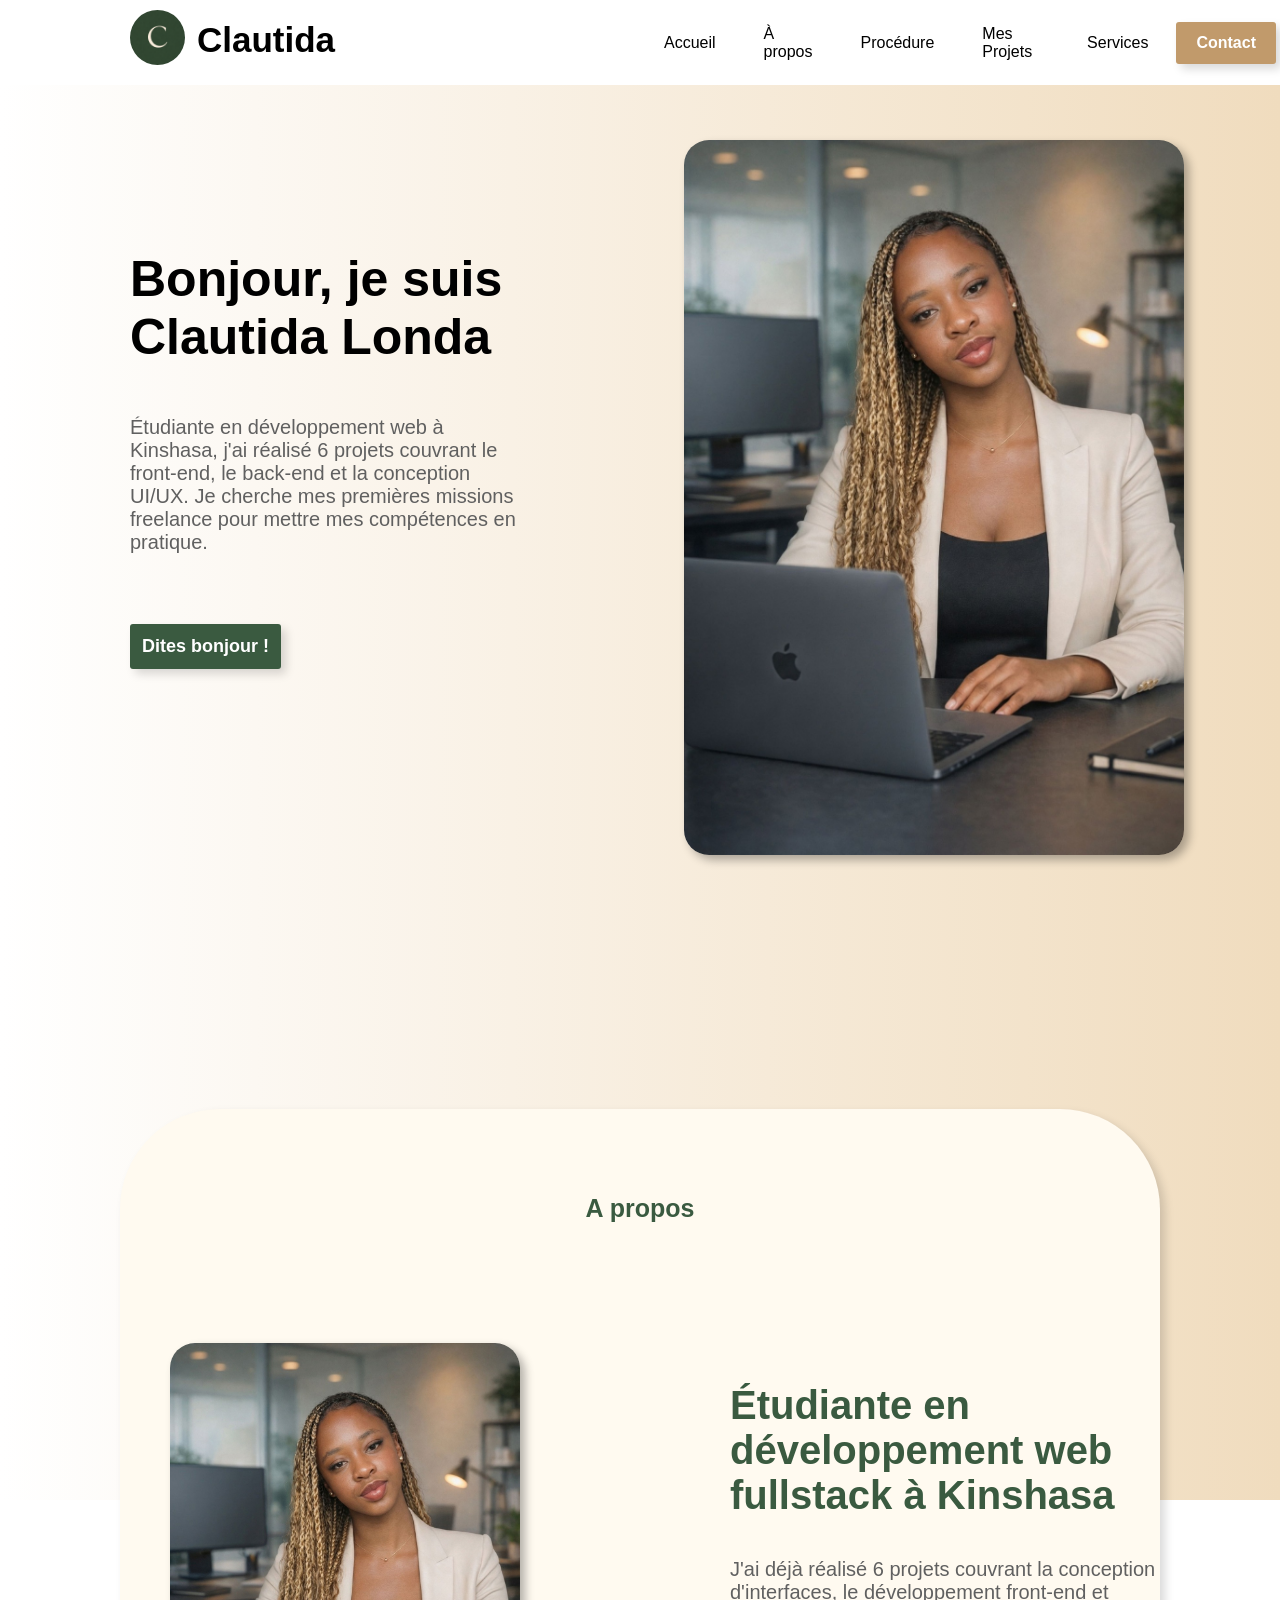
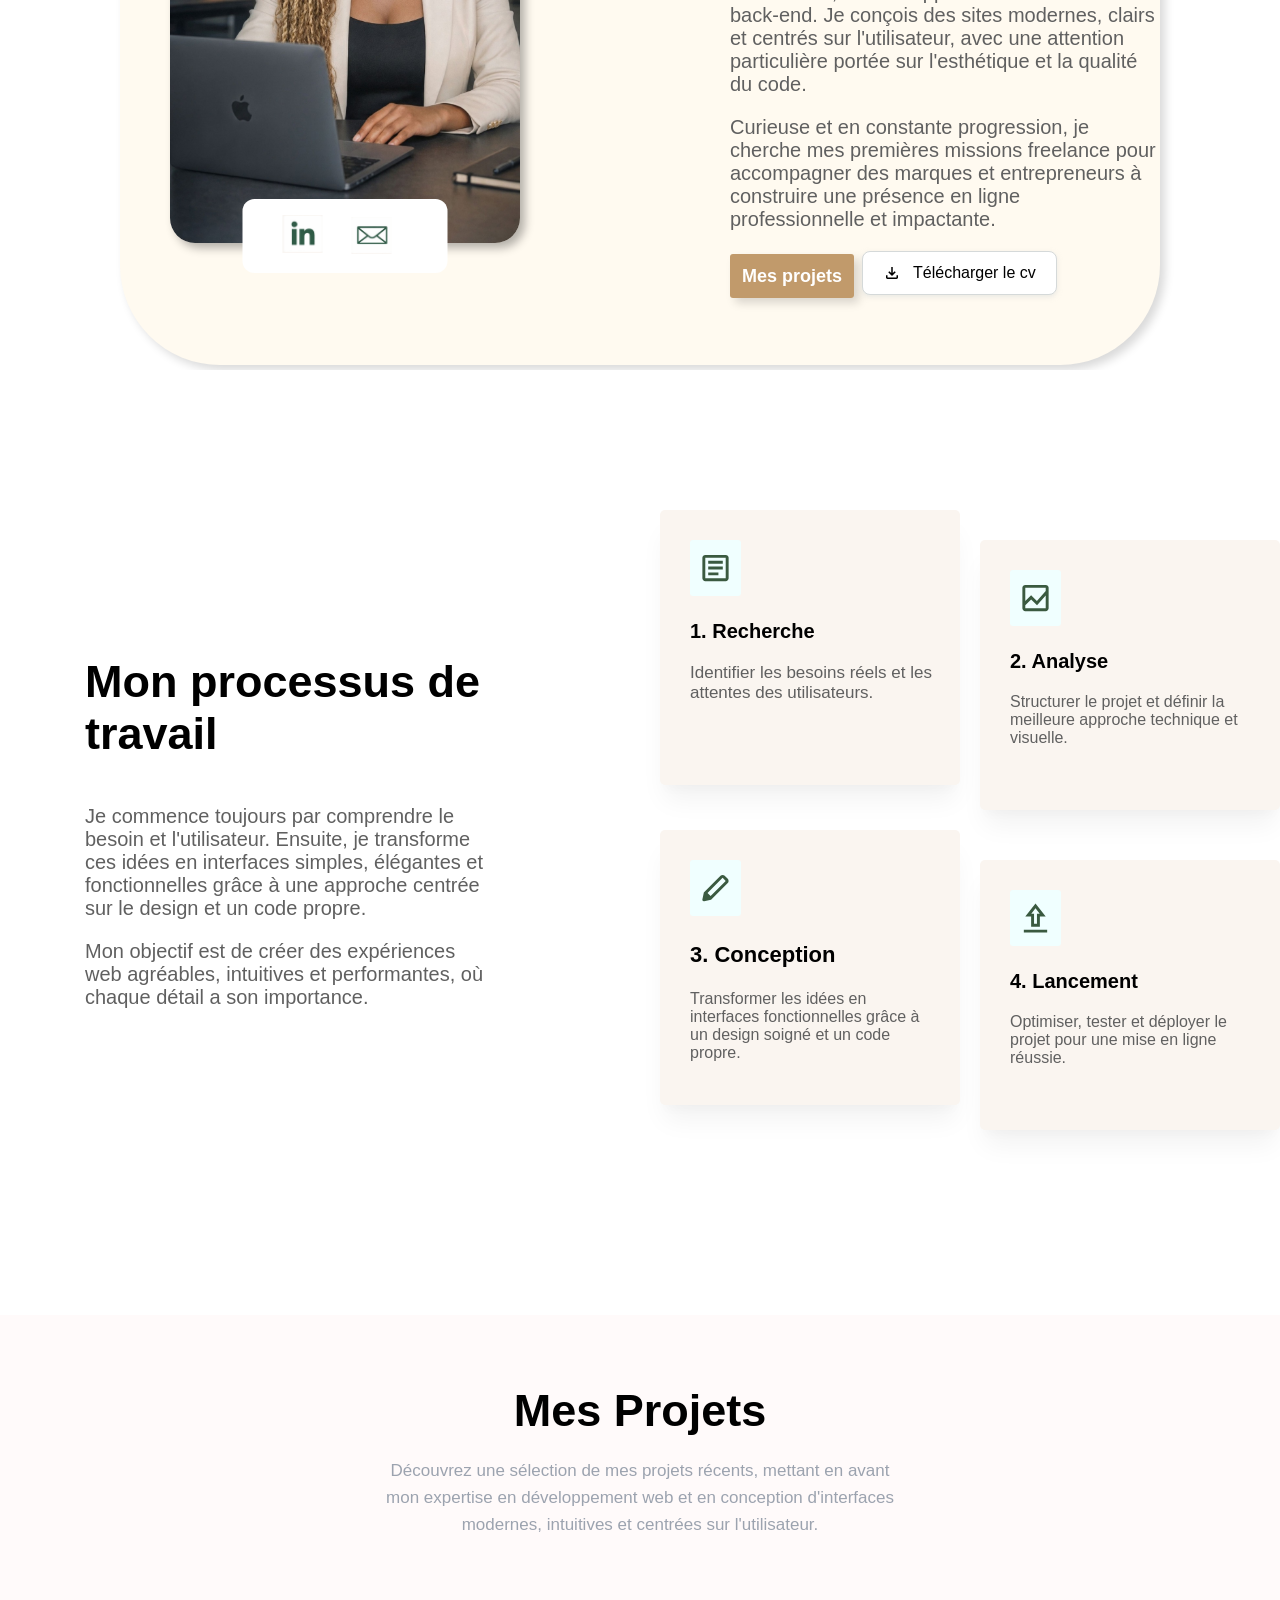
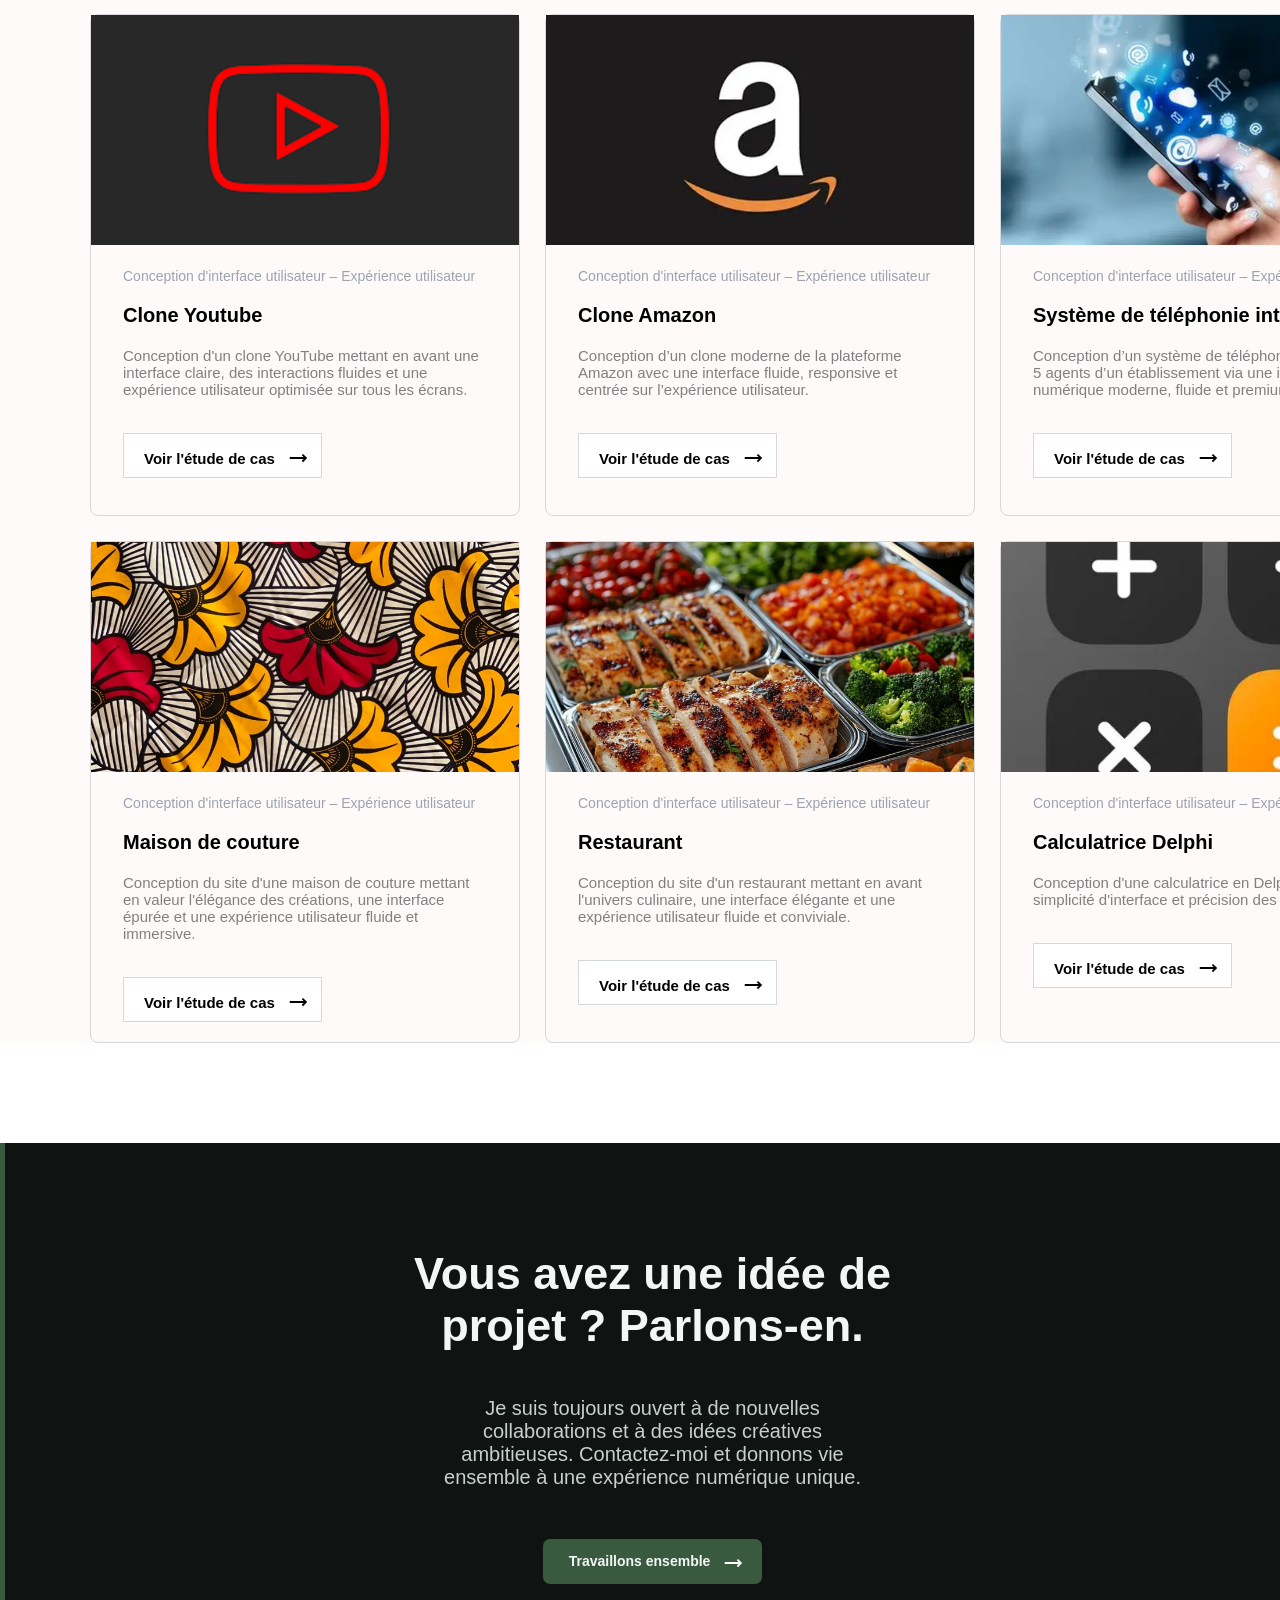
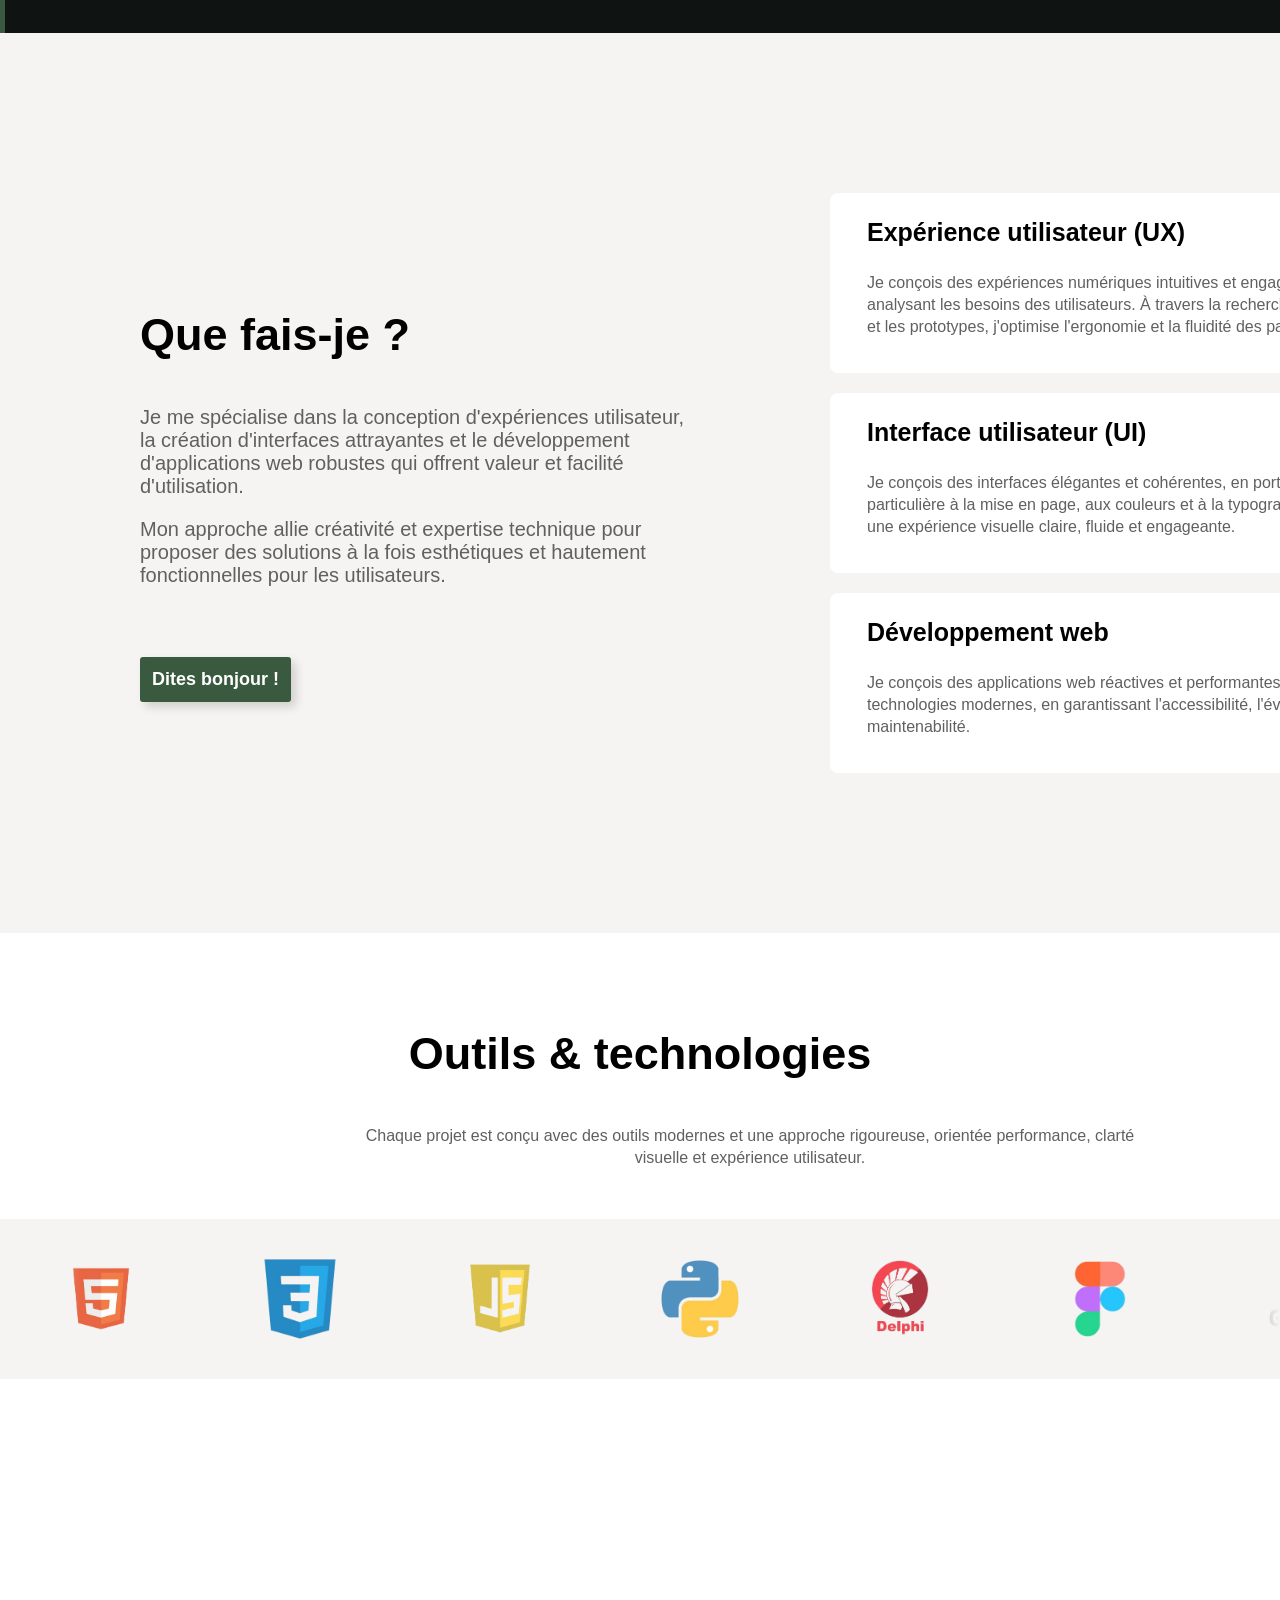
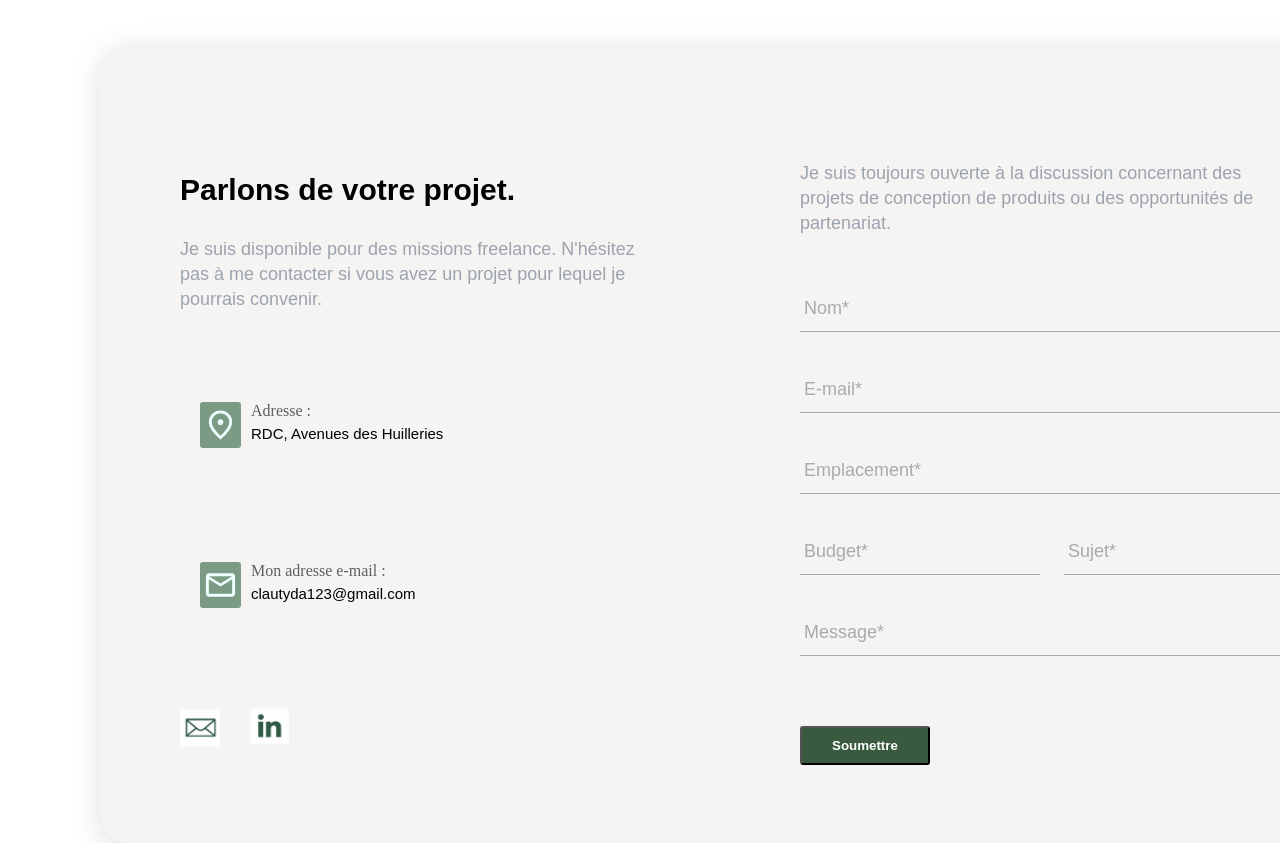
==== commit 7e5598a8: "ajout de 2 projets" ====
--- a/index.html
+++ b/index.html
@@ -50,7 +50,7 @@
         </div>
 
         <div class="thumbnail">
-          <img class="profil apparition" src="photos/WhatsApp Image 2026-01-21 at 2.33.13 PM.jpeg" alt="Clautida">
+          <img class="profil apparition" src="photos/profil.jpeg" alt="Clautida">
         </div>
       </section>
 
@@ -194,14 +194,13 @@
           </div>
 
           <div class="python-game">
-            <img class="python-icon" src="photos/game-icon-pack-vector.jpg" alt="Python">
+            <img class="python-icon" src="photos/Amazon-logo.webp" alt="Amazon">
             <div class="python-test">
               <p class="python1">Conception d'interface utilisateur – Expérience utilisateur</p>
-              <p class="python">Python (Pygame)</p>
+              <p class="python">Clone Amazon</p>
               <p class="python-contain">
-                Création d'un jeu en Python (Pygame) combinant
-                interactions dynamiques, logique de jeu claire
-                et expérience utilisateur fluide.
+                Conception d’un clone moderne de la plateforme Amazon avec une interface fluide, 
+                responsive et centrée sur l’expérience utilisateur.
               </p>
               <button class="button-python">
                 Voir l'étude de cas
@@ -213,15 +212,14 @@
           </div>
 
           <div class="boutique-online">
-            <img class="boutique-online-icon" src="photos/How To Find Your Personal Style.jpg" alt="Boutique">
+            <img class="boutique-online-icon" src="photos/OIP2.webp" alt="Système de téléphonie interne">
             <div class="boutique-online-test">
               <p class="boutique-online1">Conception d'interface utilisateur – Expérience utilisateur</p>
-              <p class="boutique-online-clone">Boutique d'habillement</p>
+              <p class="boutique-online-clone">Système de téléphonie interne</p>
               <p class="boutique-online-contain">
-                Conception d'une boutique d'habillement
-                en ligne mettant en avant une interface
-                élégante, une navigation fluide et une
-                expérience d'achat intuitive.
+               Conception d’un système de téléphonie interne reliant 5 agents 
+               d’un établissement via une interface numérique moderne, 
+               fluide et premium.
               </p>
               <button class="button-boutique-online">
                 Voir l'étude de cas
@@ -290,9 +288,9 @@
           </div>
         </div>
       </div>
-      <div class="projet-suppl">
+      <!---<div class="projet-suppl">
         <button class="other-project">Projet supplémentaire</button>
-      </div>
+      </div>--->
     </section>
 
     <div class="fifth-box apparition">
--- a/index.css
+++ b/index.css
@@ -190,7 +190,7 @@
       position: relative;
        width:350px;
        height: 500px;
-       background-image: url(/photos/WhatsApp\ Image\ 2026-01-21\ at\ 2.33.13\ PM.jpeg);   
+       background-image: url(photos/profil.jpeg);   
        background-position: center;
        background-size: cover;
        background-repeat: no-repeat;
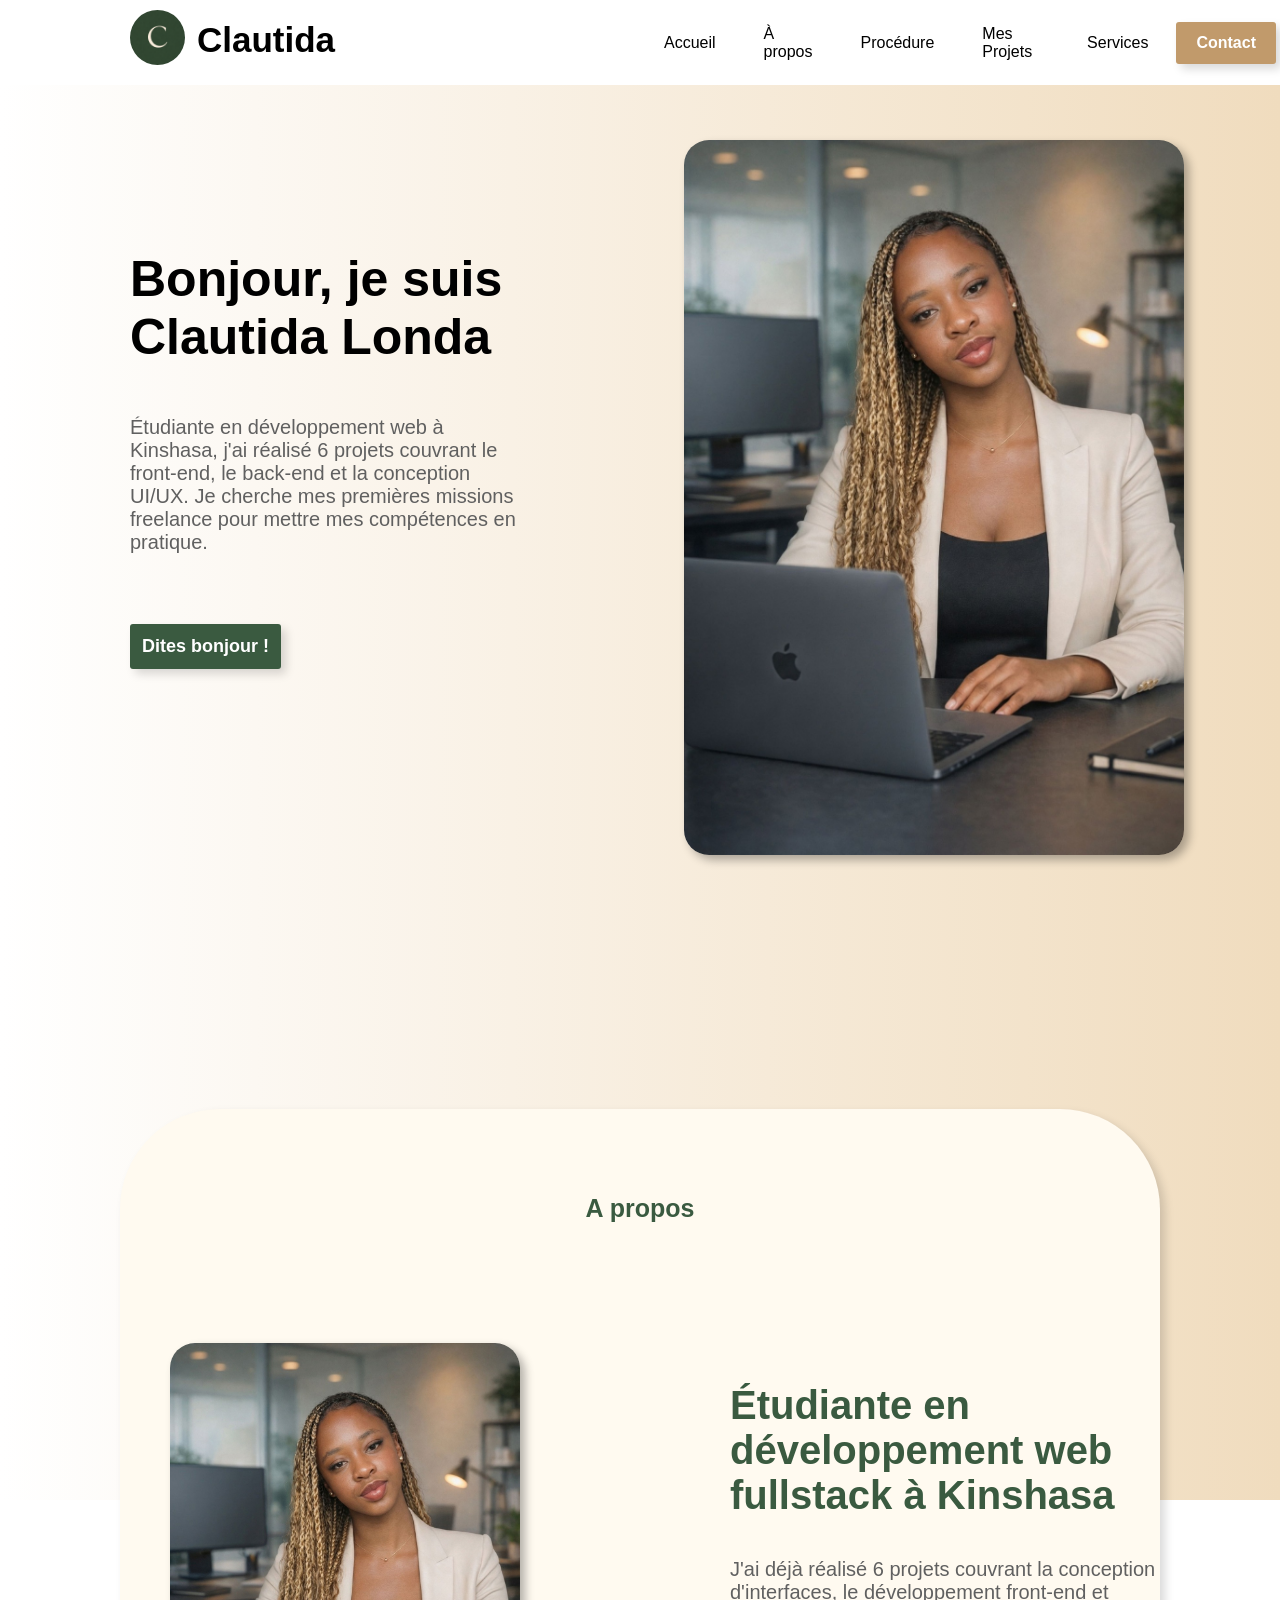
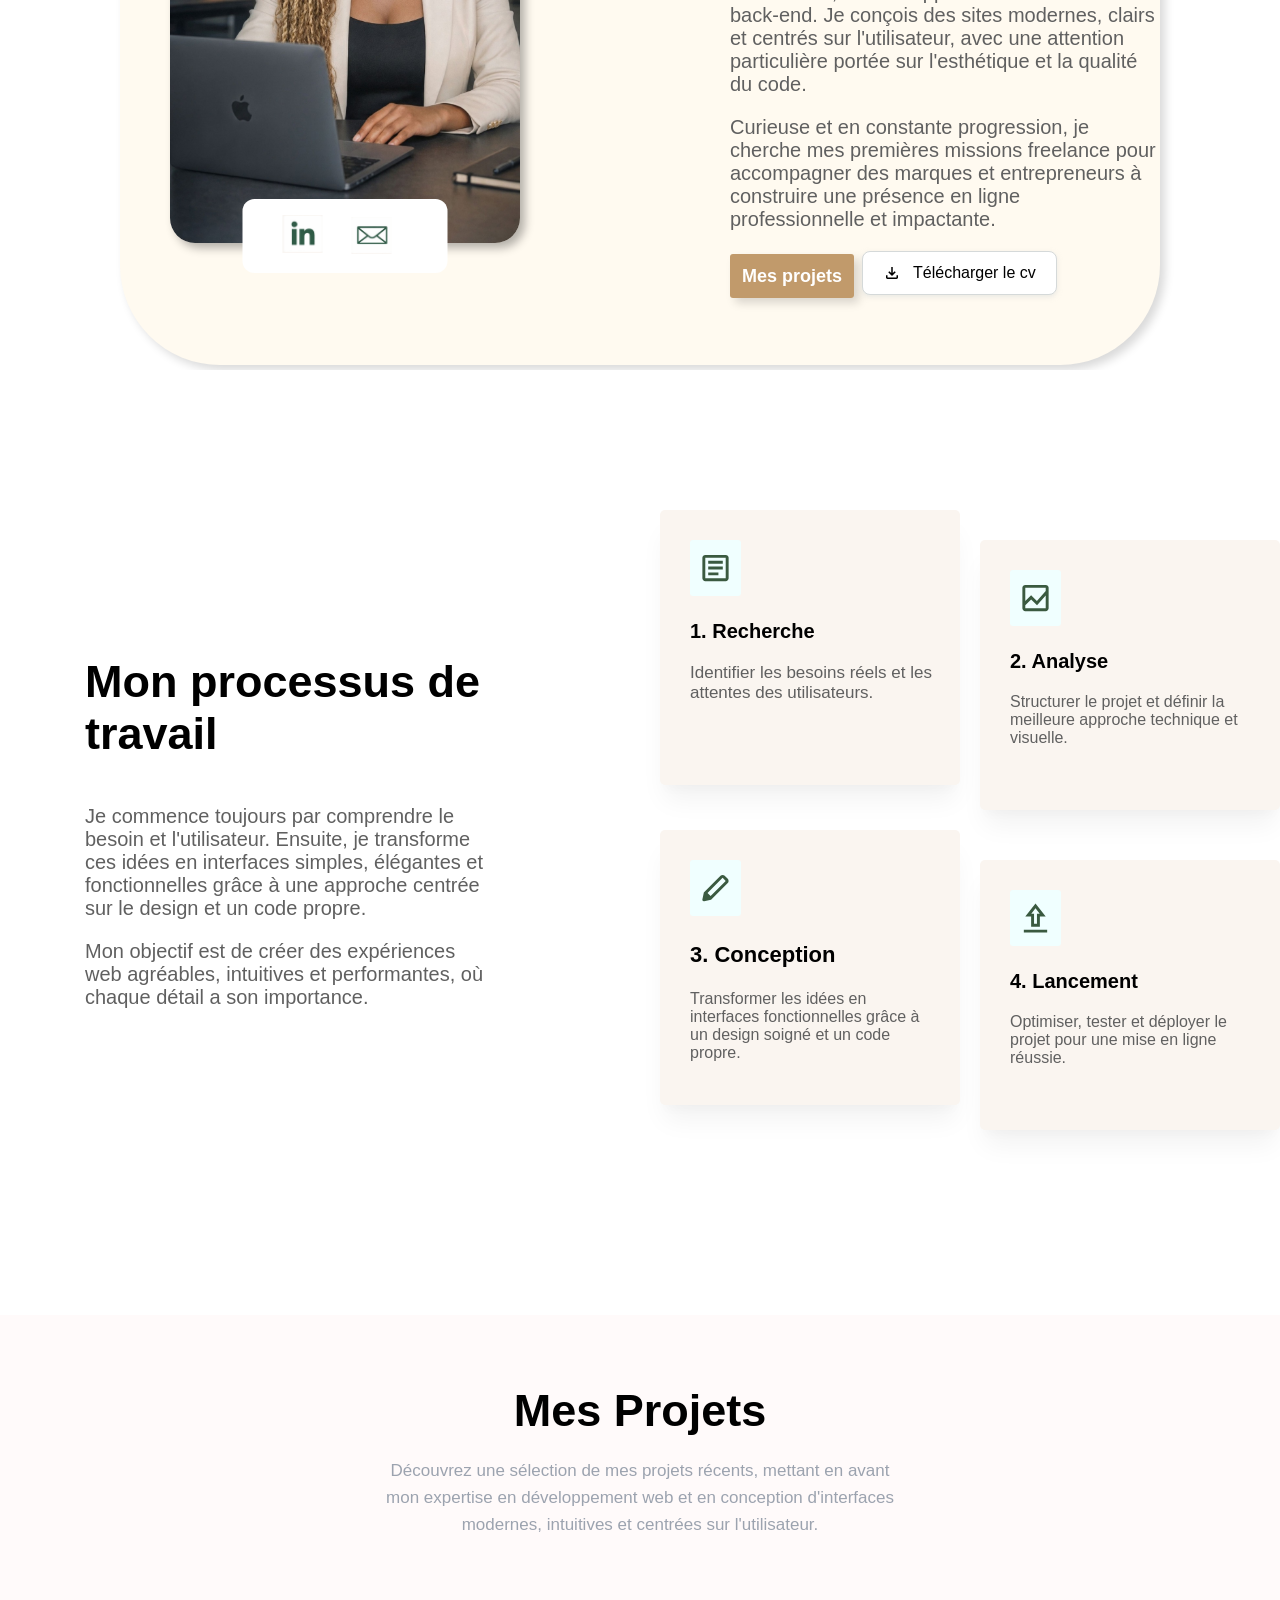
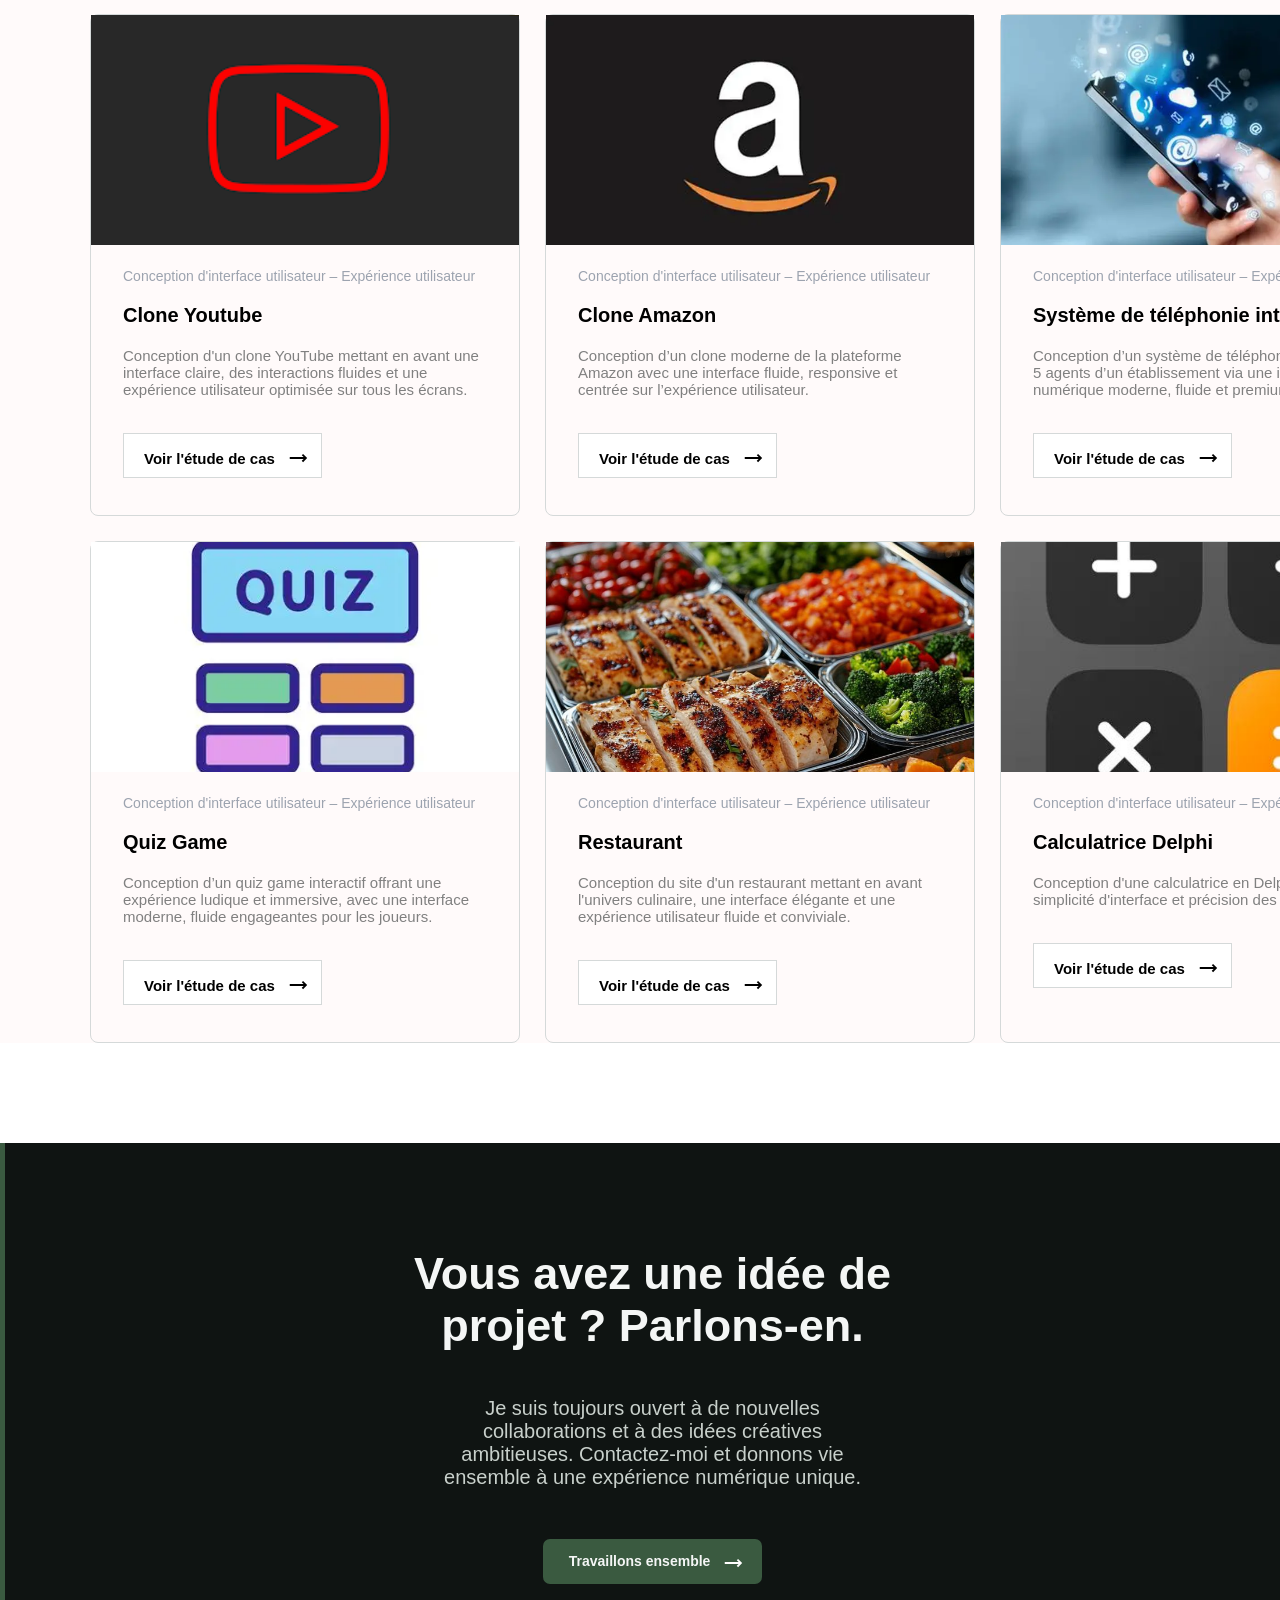
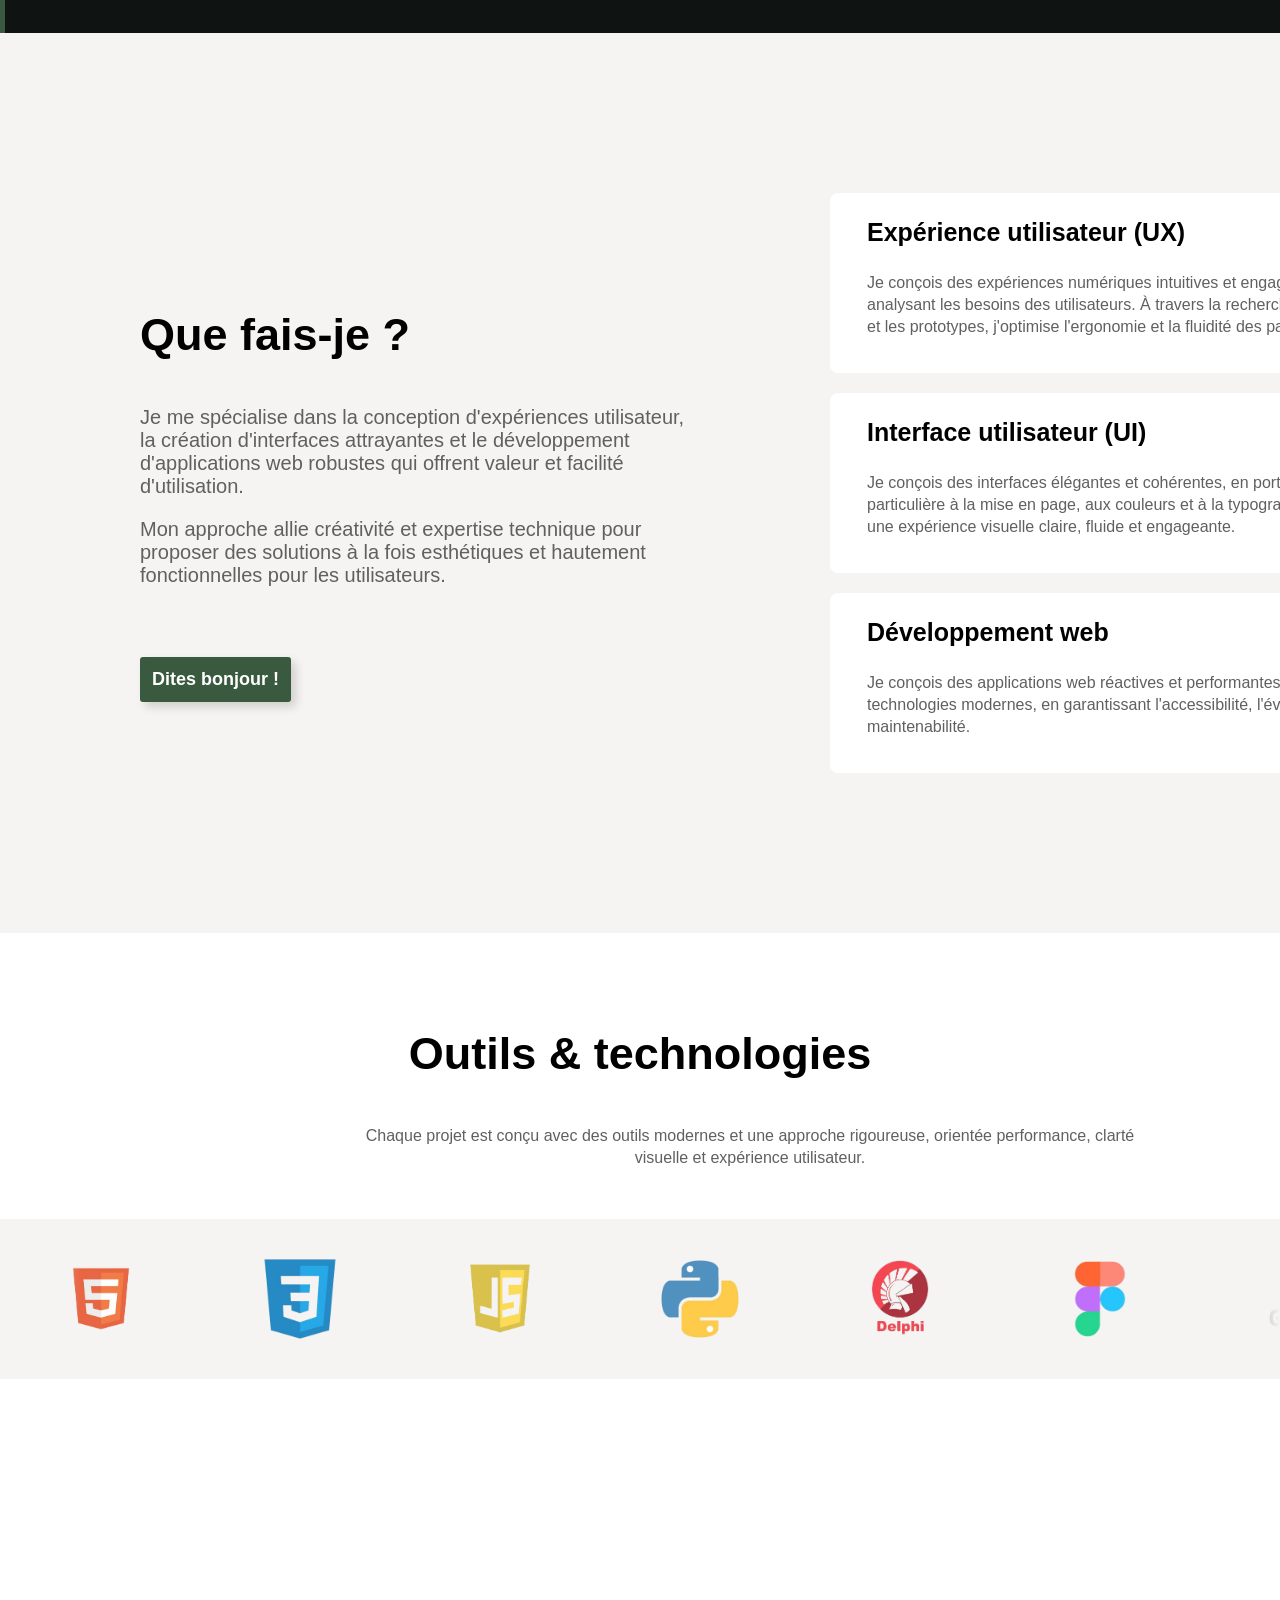
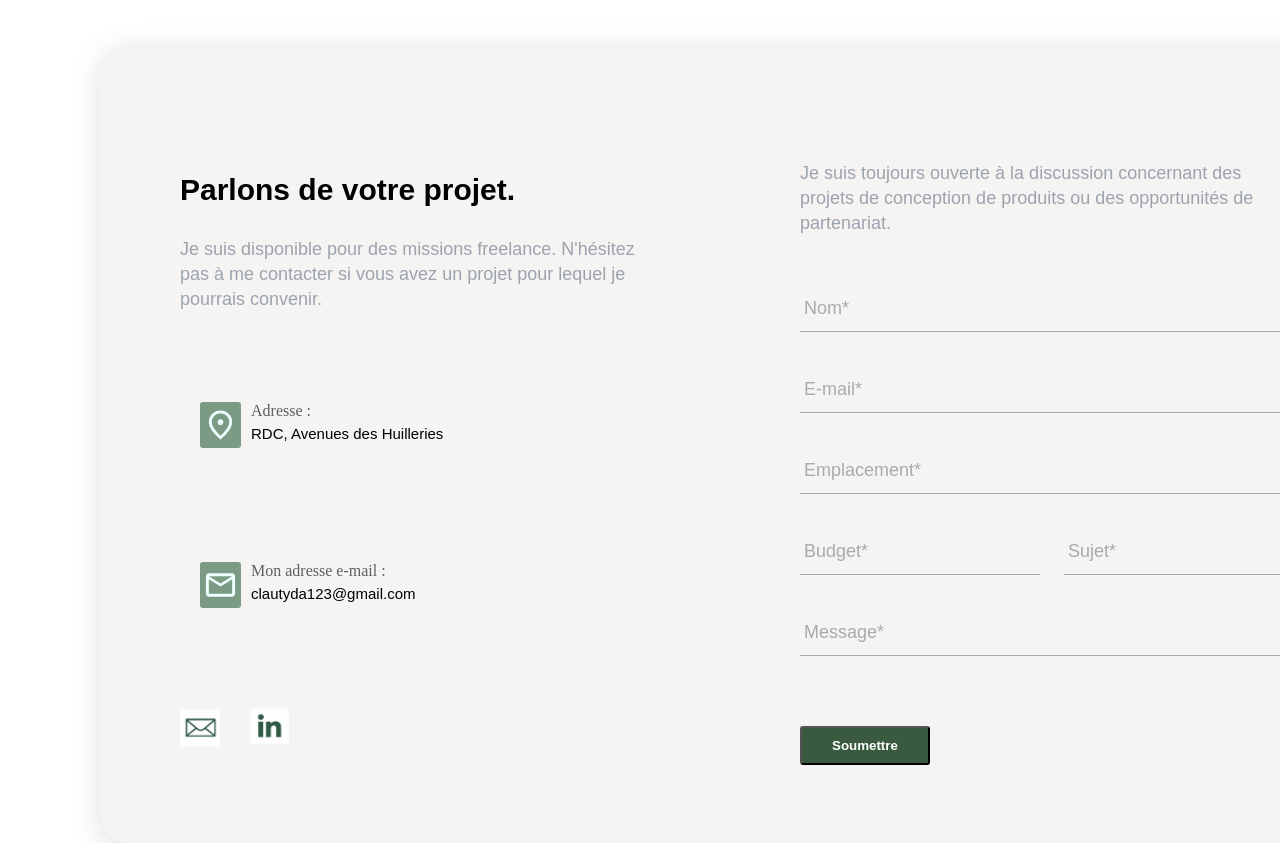
==== commit 6db880b4: "quiz game" ====
--- a/index.html
+++ b/index.html
@@ -193,60 +193,65 @@
             </div>
           </div>
 
-          <div class="python-game">
-            <img class="python-icon" src="photos/Amazon-logo.webp" alt="Amazon">
-            <div class="python-test">
-              <p class="python1">Conception d'interface utilisateur – Expérience utilisateur</p>
-              <p class="python">Clone Amazon</p>
-              <p class="python-contain">
+          <div class="amazon">
+            <img class="amazon-icon" src="photos/Amazon-logo.webp" alt="Amazon">
+            <div class="amazon-test">
+              <p class="amazon1">Conception d'interface utilisateur – Expérience utilisateur</p>
+              <p class="amazon-title">Clone Amazon</p>
+              <p class="amazon-contain">
                 Conception d’un clone moderne de la plateforme Amazon avec une interface fluide, 
                 responsive et centrée sur l’expérience utilisateur.
               </p>
-              <button class="button-python">
-                Voir l'étude de cas
-                <svg xmlns="http://www.w3.org/2000/svg" height="24px" viewBox="0 -960 960 960" width="24px" fill="#e3e3e3">
-                  <path d="m700-300-57-56 84-84H120v-80h607l-83-84 57-56 179 180-180 180Z"/>
-                </svg>
-              </button>
-            </div>
-          </div>
-
-          <div class="boutique-online">
-            <img class="boutique-online-icon" src="photos/OIP2.webp" alt="Système de téléphonie interne">
-            <div class="boutique-online-test">
-              <p class="boutique-online1">Conception d'interface utilisateur – Expérience utilisateur</p>
-              <p class="boutique-online-clone">Système de téléphonie interne</p>
-              <p class="boutique-online-contain">
+              <button class="button-amazon">
+                Voir l'étude de cas
+                <svg xmlns="http://www.w3.org/2000/svg" height="24px" viewBox="0 -960 960 960" width="24px" fill="#e3e3e3">
+                  <path d="m700-300-57-56 84-84H120v-80h607l-83-84 57-56 179 180-180 180Z"/>
+                </svg>
+              </button>
+            </div>
+          </div>
+
+          <div class="superconnect">
+            <img class="superconnect-icon" src="photos/OIP2.webp" alt="Système de téléphonie interne">
+            <div class="superconnect-test">
+              <p class="superconnect1">Conception d'interface utilisateur – Expérience utilisateur</p>
+              <p class="superconnect-clone">Système de téléphonie interne</p>
+              <p class="superconnect-contain">
                Conception d’un système de téléphonie interne reliant 5 agents 
                d’un établissement via une interface numérique moderne, 
                fluide et premium.
               </p>
-              <button class="button-boutique-online">
-                Voir l'étude de cas
-                <svg xmlns="http://www.w3.org/2000/svg" height="24px" viewBox="0 -960 960 960" width="24px" fill="#e3e3e3">
-                  <path d="m700-300-57-56 84-84H120v-80h607l-83-84 57-56 179 180-180 180Z"/>
-                </svg>
-              </button>
-            </div>
-          </div>
-
-          <div class="couture">
-            <img class="couture-icon" src="photos/pagne.jpg" alt="Couture">
-            <div class="couture-test">
-              <p class="couture1">Conception d'interface utilisateur – Expérience utilisateur</p>
-              <p class="couture-clone">Maison de couture</p>
-              <p class="couture-contain">
-                Conception du site d'une maison de couture
-                mettant en valeur l'élégance des créations,
-                une interface épurée et une expérience
-                utilisateur fluide et immersive.
-              </p>
-              <button class="button-couture">
-                Voir l'étude de cas
-                <svg xmlns="http://www.w3.org/2000/svg" height="24px" viewBox="0 -960 960 960" width="24px" fill="#e3e3e3">
-                  <path d="m700-300-57-56 84-84H120v-80h607l-83-84 57-56 179 180-180 180Z"/>
-                </svg>
-              </button>
+              <a href="superconnect.html">
+                <button class="button-superconnect">
+                Voir l'étude de cas
+                <svg xmlns="http://www.w3.org/2000/svg" height="24px" viewBox="0 -960 960 960" width="24px" fill="#e3e3e3">
+                  <path d="m700-300-57-56 84-84H120v-80h607l-83-84 57-56 179 180-180 180Z"/>
+                </svg>
+              </button>
+              </a>
+            </div>
+          </div>
+
+          <div class="quiz">
+            <img class="quiz-icon" src="photos/OIP3.webp" alt="Quiz">
+            <div class="quiz-test">
+              <p class="quiz1">Conception d'interface utilisateur – Expérience utilisateur</p>
+              <p class="quiz-clone">Quiz Game</p>
+              <p class="quiz-contain">
+                Conception d’un quiz game interactif offrant une expérience 
+                ludique et immersive, avec une interface moderne, fluide 
+                engageantes pour les joueurs.
+
+              </p>
+              <a href="quiz-game.html">
+                <button class="button-quiz">
+                Voir l'étude de cas
+                <svg xmlns="http://www.w3.org/2000/svg" height="24px" viewBox="0 -960 960 960" width="24px" fill="#e3e3e3">
+                  <path d="m700-300-57-56 84-84H120v-80h607l-83-84 57-56 179 180-180 180Z"/>
+                </svg>
+              </button>
+              </a>
+              
             </div>
           </div>
 
--- a/index.css
+++ b/index.css
@@ -649,47 +649,47 @@
       transform: translateY(5px) translateX(8px);
     }
 
-    .python-game{
+    .amazon{
       margin-bottom : 0;
       border-radius: 8px;
       border: 1px solid #d5d9d9;
       height: 500px;
     }
 
-    .python-game:hover{
+    .amazon:hover{
       box-shadow: rgba(100, 100, 111, 0.2) 0px 7px 29px 0px;;
     }
 
-    .python-icon{
+    .amazon-icon{
       height: 230px;
       width: 428px;
       object-fit: cover;
     }
 
-    .python-test{
+    .amazon-test{
       padding: 32px;
       padding-top: 5px;
     }
 
-    .python1{
+    .amazon1{
       font-family: Arial;
       color: #9CA3AF;
       font-size: 14px;
     }
 
-    .python{
+    .amazon-title{
       font-family: Arial;
       font-size: 20px;
       font-weight: bold;
     }
 
-    .python-contain{
+    .amazon-contain{
       font-family: Arial;
       font-size: 15px;
       color: gray;
     }
 
-    .button-python{
+    .button-amazon{
       padding-left: 20px;
       padding-right: 20px;
       padding-top: 8px;
@@ -701,7 +701,7 @@
       border: 1px solid #d5d9d9;
     }
 
-    .button-python svg{
+    .button-amazon svg{
       width: 22px;
       height: 22px;
       fill: black;
@@ -709,47 +709,47 @@
       transform: translateY(5px) translateX(8px);
     }
 
-    .boutique-online{
+    .superconnect{
       border: 1px solid #d5d9d9;
       margin-bottom : 0;
       border-radius: 8px;
       height: 500px;
     }
 
-    .boutique-online:hover{
+    .superconnect:hover{
       box-shadow: rgba(100, 100, 111, 0.2) 0px 7px 29px 0px;;
     }
 
-    .boutique-online-icon{
+    .superconnect-icon{
       height: 230px;
       width: 428px;
       object-fit: cover;
     }
 
-    .boutique-online-test{
+    .superconnect-test{
       padding: 32px;
       padding-top: 5px;
     }
 
-    .boutique-online1{
+    .superconnect1{
       font-family: Arial;
       color: #9CA3AF;
       font-size: 14px;
     }
 
-    .boutique-online-clone{
+    .superconnect-clone{
       font-family: Arial;
       font-size: 20px;
       font-weight: bold;
     }
 
-    .boutique-online-contain{
+    .superconnect-contain{
       font-family: Arial;
       font-size: 15px;
       color: gray;
     }
 
-    .button-boutique-online{
+    .button-superconnect{
      padding-left: 20px;
       padding-right: 20px;
       padding-top: 8px;
@@ -761,7 +761,7 @@
       border: 1px solid #d5d9d9;
     }
 
-    .button-boutique-online svg{
+    .button-superconnect svg{
       width: 22px;
       height: 22px;
       fill: black;
@@ -769,47 +769,47 @@
       transform: translateY(5px) translateX(8px);
     }
 
-    .couture{
+    .quiz{
       border: 1px solid #d5d9d9;
       margin-bottom : 0;
       border-radius: 8px;
       height: 500px;
     }
 
-    .couture:hover{
+    .quiz:hover{
       box-shadow: rgba(100, 100, 111, 0.2) 0px 7px 29px 0px;
     }
 
-    .couture-icon{
+    .quiz-icon{
       height: 230px;
       width: 428px;
       object-fit: cover;
     }
 
-    .couture-test{
+    .quiz-test{
       padding: 32px;
       padding-top: 5px;
     }
 
-    .couture1{
+    .quiz1{
       font-family: Arial;
       color: #9CA3AF;
       font-size: 14px;
     }
 
-    .couture-clone{
+    .quiz-clone{
       font-family: Arial;
       font-size: 20px;
       font-weight: bold;
     }
 
-    .couture-contain{
+    .quiz-contain{
       font-family: Arial;
       font-size: 15px;
       color: gray;
     }
 
-    .button-couture{
+    .button-quiz{
       padding-left: 20px;
       padding-right: 20px;
       padding-top: 8px;
@@ -821,7 +821,7 @@
       border: 1px solid #d5d9d9;
     }
 
-    .button-couture svg{
+    .button-quiz svg{
       width: 22px;
       height: 22px;
       fill: black;
@@ -1618,9 +1618,9 @@
   }
 
   .youtube-icon,
-  .python-icon,
-  .boutique-online-icon,
-  .couture-icon,
+  .amazon-icon,
+  .superconnect-icon,
+  .quiz-icon,
   .restaurant-icon,
   .calculatrice-delphi-icon {
     width: 100%;
@@ -1889,18 +1889,18 @@
   }
 
   .youtube,
-  .python-game,
-  .boutique-online,
-  .couture,
+  .amazon,
+  .superconnect,
+  .quiz,
   .restaurant,
   .calculatrice-delphi {
     height: auto;
   }
 
   .youtube-icon,
-  .python-icon,
-  .boutique-online-icon,
-  .couture-icon,
+  .amazon-icon,
+  .superconnect-icon,
+  .quiz-icon,
   .restaurant-icon,
   .calculatrice-delphi-icon {
     width: 100%;
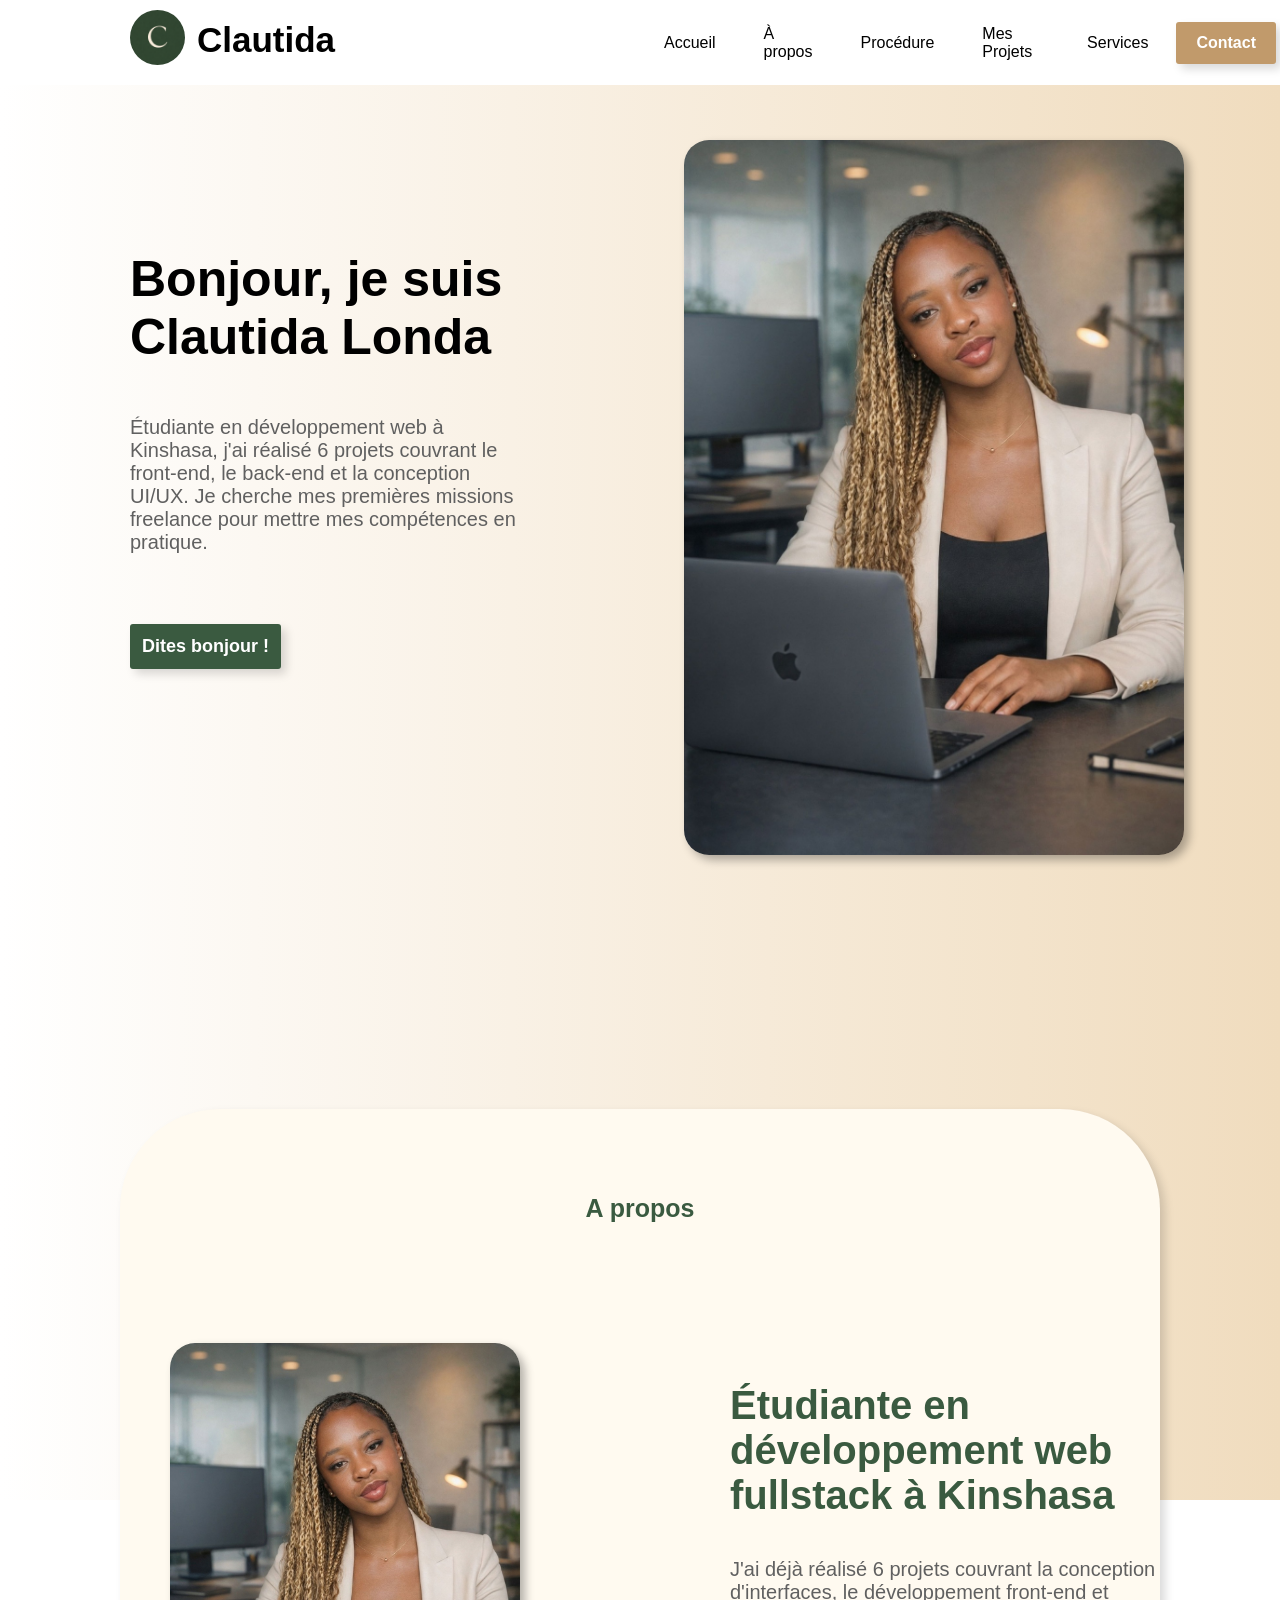
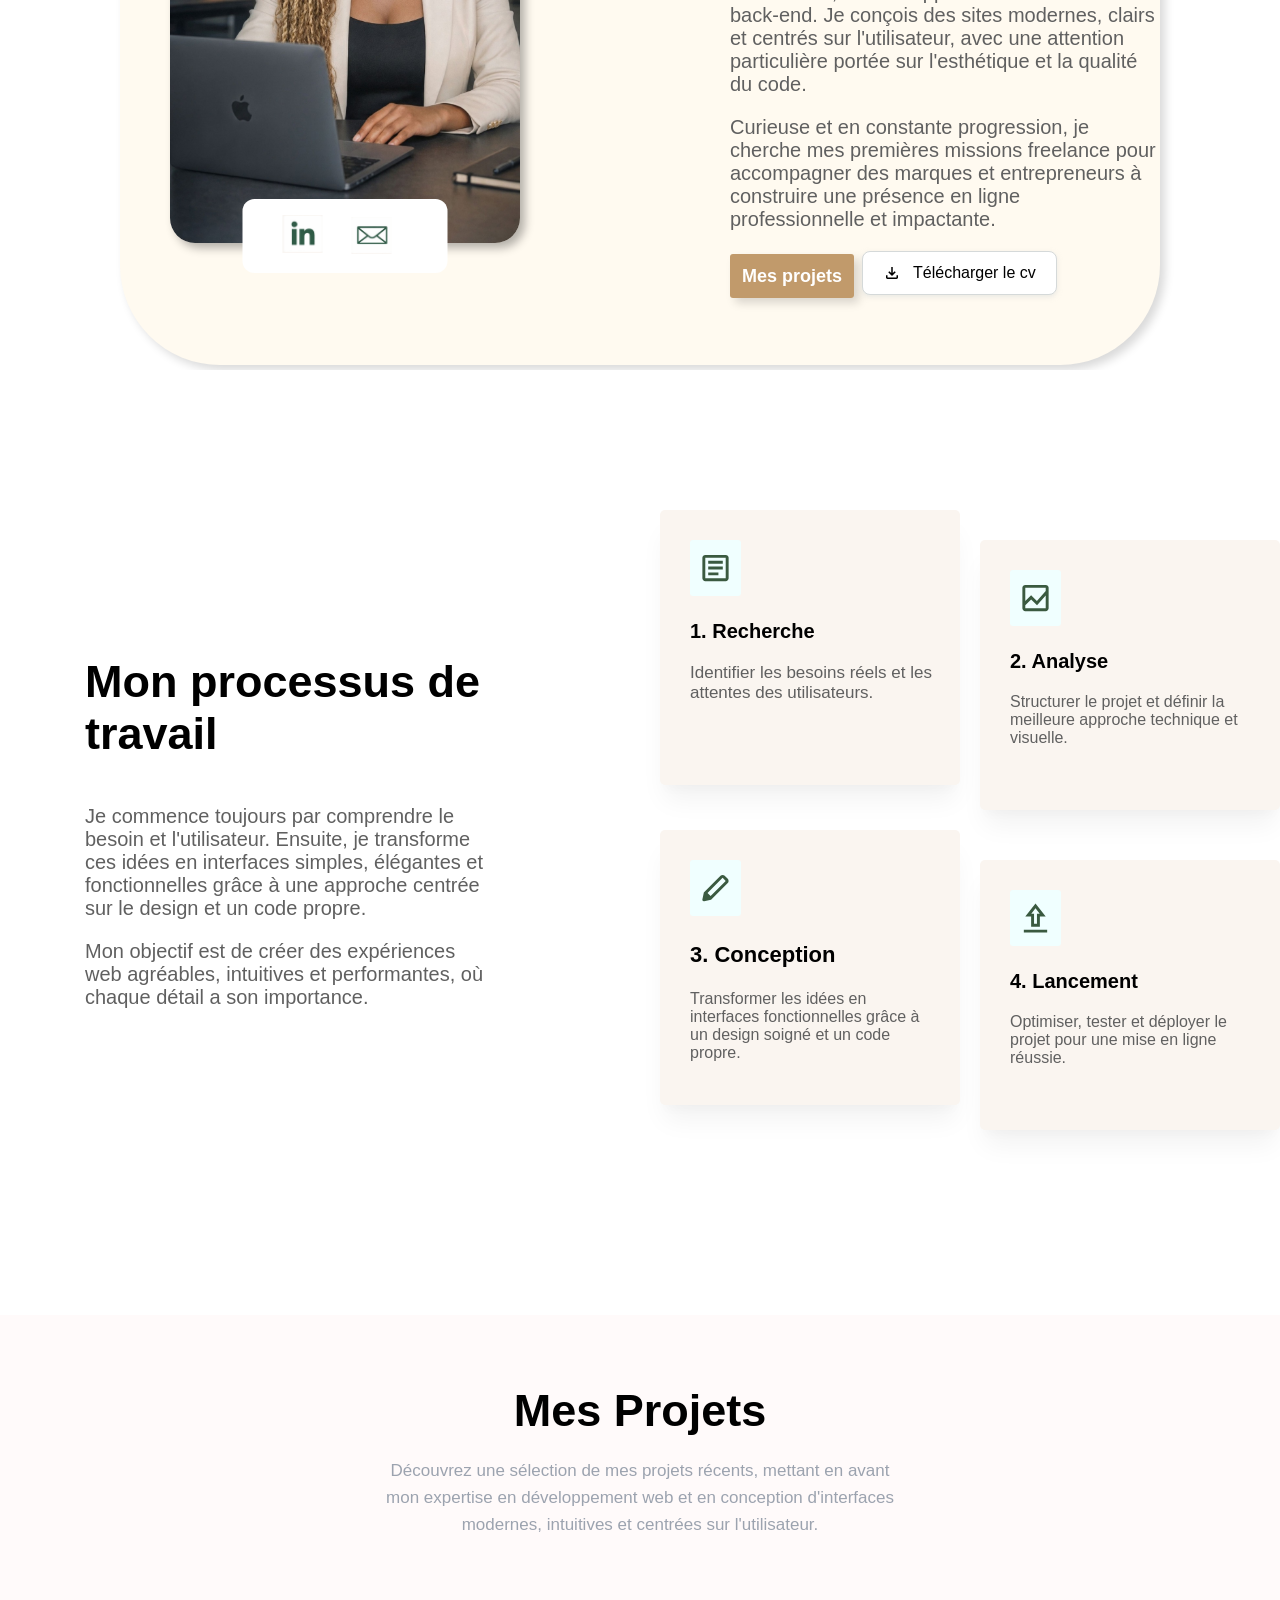
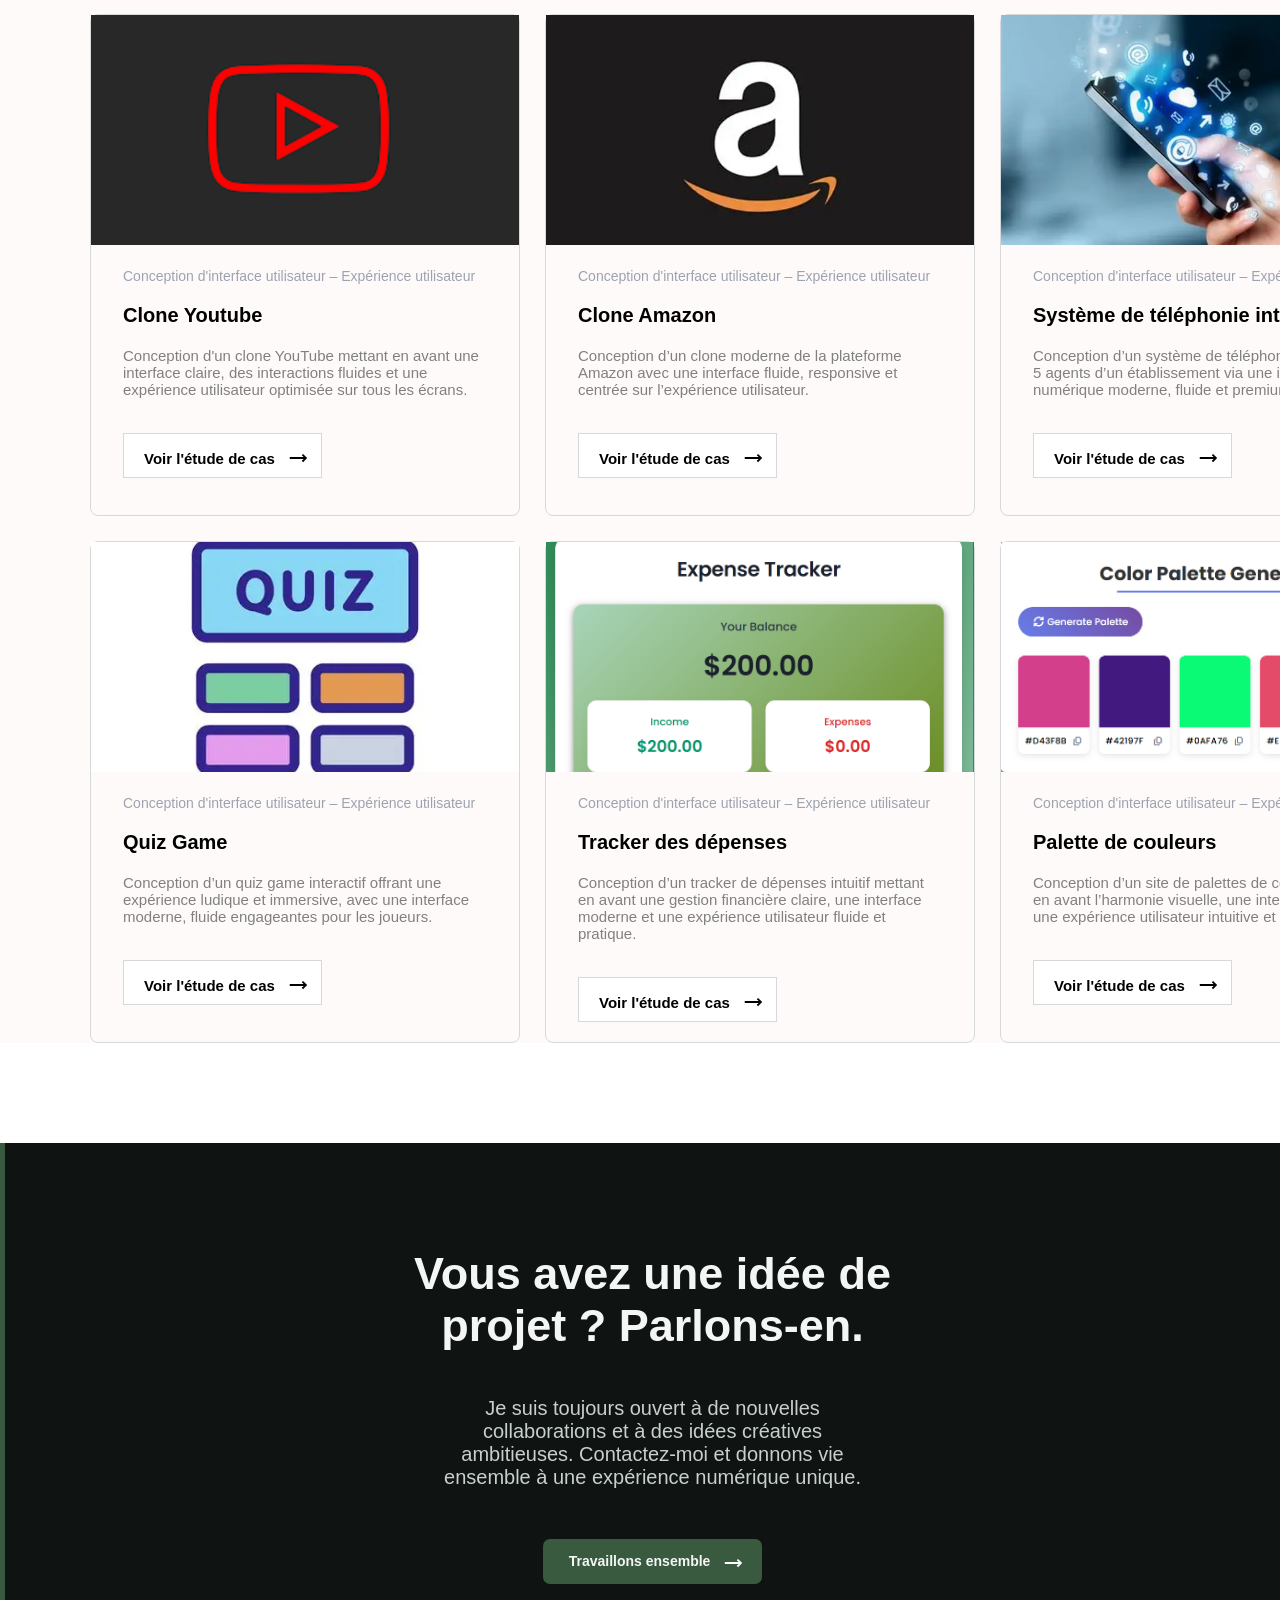
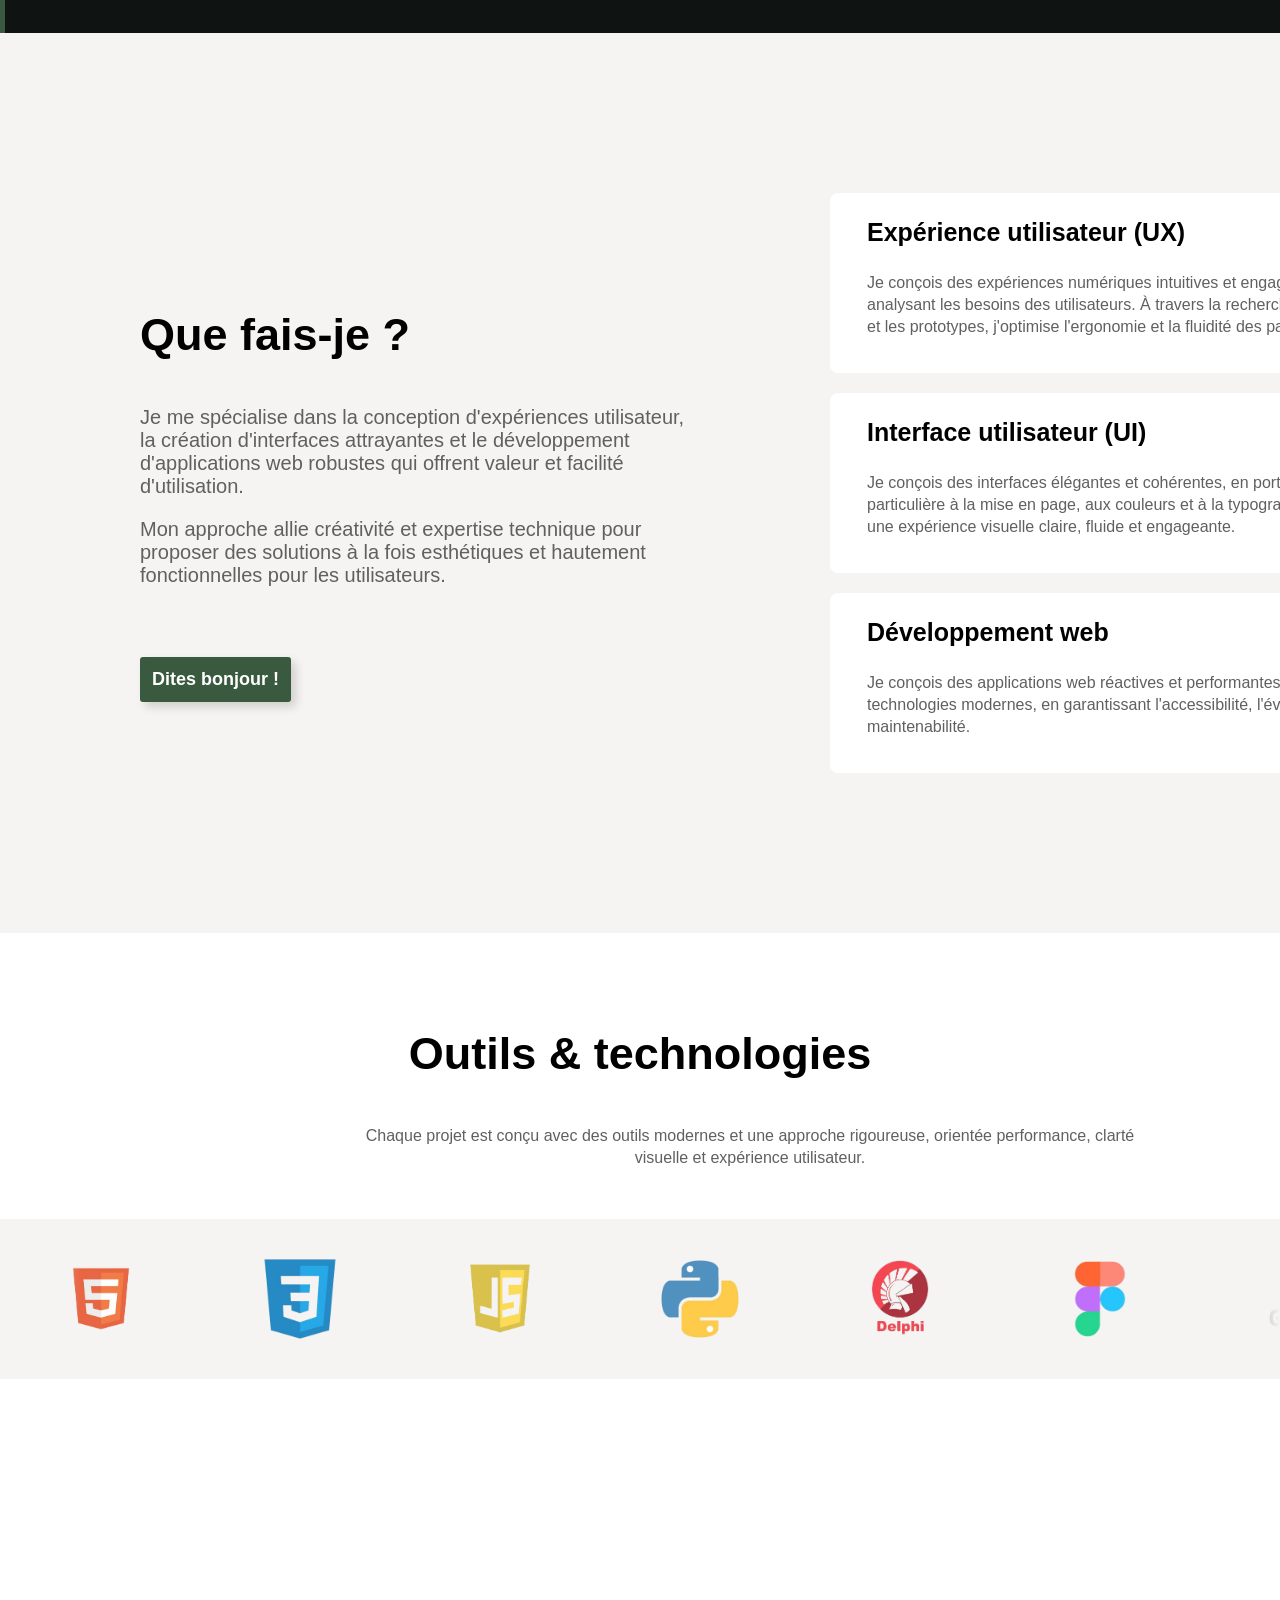
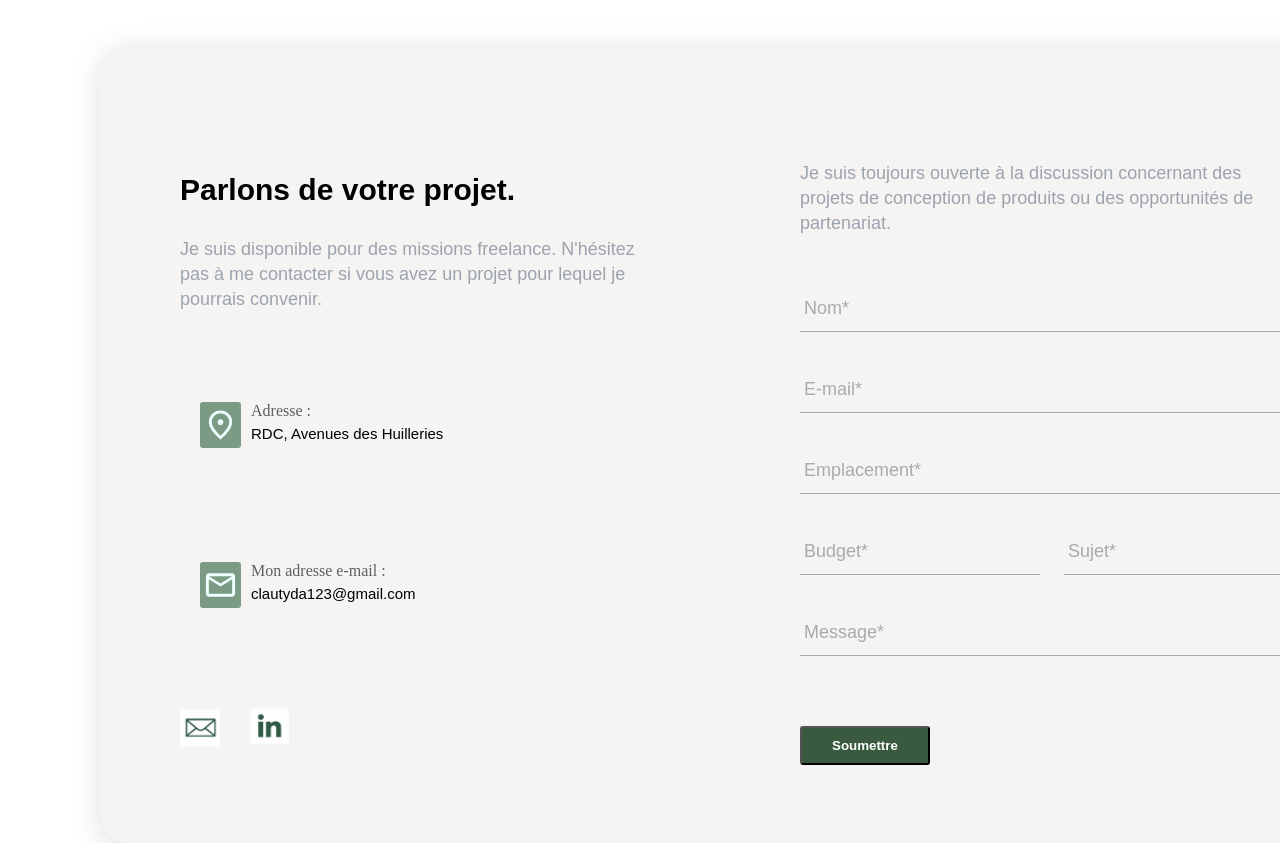
==== commit 039a8e1a: "j'ai tout fini, reste amazon" ====
--- a/index.html
+++ b/index.html
@@ -255,40 +255,47 @@
             </div>
           </div>
 
-          <div class="restaurant">
-            <img class="restaurant-icon" src="photos/télécharger.jpg" alt="Restaurant">
-            <div class="restaurant-test">
-              <p class="restaurant1">Conception d'interface utilisateur – Expérience utilisateur</p>
-              <p class="restaurant-clone">Restaurant</p>
-              <p class="restaurant-contain">
-                Conception du site d'un restaurant mettant en avant
-                l'univers culinaire, une interface élégante
-                et une expérience utilisateur fluide et conviviale.
-              </p>
-              <button class="button-restaurant">
-                Voir l'étude de cas
-                <svg xmlns="http://www.w3.org/2000/svg" height="24px" viewBox="0 -960 960 960" width="24px" fill="#e3e3e3">
-                  <path d="m700-300-57-56 84-84H120v-80h607l-83-84 57-56 179 180-180 180Z"/>
-                </svg>
-              </button>
-            </div>
-          </div>
-
-          <div class="calculatrice-delphi">
-            <img class="calculatrice-delphi-icon" src="photos/Calculator Air - Calc Plus on the App Store.jpg" alt="Calculatrice">
-            <div class="calculatrice-delphi-test">
-              <p class="calculatrice-delphi1">Conception d'interface utilisateur – Expérience utilisateur</p>
-              <p class="calculatrice-delphi-clone">Calculatrice Delphi</p>
-              <p class="calculatrice-delphi-contain">
-                Conception d'une calculatrice en Delphi
-                alliant simplicité d'interface et précision des calculs.
-              </p>
-              <button class="button-calculatrice-delphi">
-                Voir l'étude de cas
-                <svg xmlns="http://www.w3.org/2000/svg" height="24px" viewBox="0 -960 960 960" width="24px" fill="#e3e3e3">
-                  <path d="m700-300-57-56 84-84H120v-80h607l-83-84 57-56 179 180-180 180Z"/>
-                </svg>
-              </button>
+          <div class="expense-tracker">
+            <img class="expense-tracker-icon" src="photos/expense-tracker.png" alt="Restaurant">
+            <div class="expense-tracker-test">
+              <p class="expense-tracker1">Conception d'interface utilisateur – Expérience utilisateur</p>
+              <p class="expense-tracker-clone">Tracker des dépenses</p>
+              <p class="expense-tracker-contain">
+                Conception d’un tracker de dépenses intuitif mettant 
+                en avant une gestion financière claire, une interface 
+                moderne et une expérience utilisateur fluide et pratique.
+
+              </p>
+              <a href="expense-tracker.html">
+                <button class="button-expense-tracker">
+                Voir l'étude de cas
+                <svg xmlns="http://www.w3.org/2000/svg" height="24px" viewBox="0 -960 960 960" width="24px" fill="#e3e3e3">
+                  <path d="m700-300-57-56 84-84H120v-80h607l-83-84 57-56 179 180-180 180Z"/>
+                </svg>
+              </button>
+              </a>
+            </div>
+          </div>
+
+          <div class="color-palette">
+            <img class="color-palette-icon" src="photos/color-palette.png" alt="Calculatrice">
+            <div class="color-palette-test">
+              <p class="color-palette1">Conception d'interface utilisateur – Expérience utilisateur</p>
+              <p class="color-palette-clone">Palette de couleurs</p>
+              <p class="color-palette-contain">
+                Conception d’un site de palettes de couleurs mettant 
+                en avant l’harmonie visuelle, une interface moderne 
+                et une expérience utilisateur intuitive et créative.
+
+              </p>
+              <a href="color-palette.html">
+                <button class="button-color-palette">
+                Voir l'étude de cas
+                <svg xmlns="http://www.w3.org/2000/svg" height="24px" viewBox="0 -960 960 960" width="24px" fill="#e3e3e3">
+                  <path d="m700-300-57-56 84-84H120v-80h607l-83-84 57-56 179 180-180 180Z"/>
+                </svg>
+              </button>
+              </a>
             </div>
           </div>
         </div>
--- a/index.css
+++ b/index.css
@@ -829,47 +829,47 @@
       transform: translateY(5px) translateX(8px);
     }
 
-    .restaurant{
+    .expense-tracker{
       border: 1px solid #d5d9d9;
      margin-bottom : 0;
       border-radius: 8px;
       height: 500px;
     }
 
-    .restaurant:hover{
+    .expense-tracker:hover{
       box-shadow: rgba(100, 100, 111, 0.2) 0px 7px 29px 0px;;
     }
 
-    .restaurant-icon{
+    .expense-tracker-icon{
       height: 230px;
       width: 428px;
       object-fit: cover;
     }
 
-    .restaurant-test{
+    .expense-tracker-test{
       padding: 32px;
       padding-top: 5px;
     }
 
-    .restaurant1{
+    .expense-tracker1{
       font-family: Arial;
       color: #9CA3AF;
       font-size: 14px;
     }
 
-    .restaurant-clone{
+    .expense-tracker-clone{
       font-family: Arial;
       font-size: 20px;
       font-weight: bold;
     }
 
-    .restaurant-contain{
+    .expense-tracker-contain{
       font-family: Arial;
       font-size: 15px;
       color: gray;
     }
 
-    .button-restaurant{
+    .button-expense-tracker{
       padding-left: 20px;
       padding-right: 20px;
       padding-top: 8px;
@@ -881,7 +881,7 @@
       border: 1px solid #d5d9d9;
     }
 
-    .button-restaurant svg{
+    .button-expense-tracker svg{
       width: 22px;
       height: 22px;
       fill: black;
@@ -889,47 +889,47 @@
       transform: translateY(5px) translateX(8px);
     } 
 
-    .calculatrice-delphi{
+    .color-palette{
       border: 1px solid #d5d9d9;
      margin-bottom : 0;
       border-radius: 8px;
       height: 500px;
     }
 
-    .calculatrice-delphi:hover{
+    .color-palette:hover{
       box-shadow: rgba(100, 100, 111, 0.2) 0px 7px 29px 0px;;
     }
 
-    .calculatrice-delphi-icon{
+    .color-palette-icon{
       height: 230px;
       width: 428px;
       object-fit: cover;
     }
 
-    .calculatrice-delphi-test{
+    .color-palette-test{
       padding: 32px;
       padding-top: 5px;
     }
 
-    .calculatrice-delphi1{
+    .color-palette1{
       font-family: Arial;
       color: #9CA3AF;
       font-size: 14px;
     }
 
-    .calculatrice-delphi-clone{
+    .color-palette-clone{
       font-family: Arial;
       font-size: 20px;
       font-weight: bold;
     }
 
-    .calculatrice-delphi-contain{
+    .color-palette-contain{
       font-family: Arial;
       font-size: 15px;
       color: gray;
     }
 
-    .button-calculatrice-delphi{
+    .button-color-palette{
       padding-left: 20px;
       padding-right: 20px;
       padding-top: 8px;
@@ -941,7 +941,7 @@
       border: 1px solid #d5d9d9;
     }
 
-    .button-calculatrice-delphi svg{
+    .button-color-palette svg{
       width: 22px;
       height: 22px;
       fill: black;
@@ -1621,8 +1621,8 @@
   .amazon-icon,
   .superconnect-icon,
   .quiz-icon,
-  .restaurant-icon,
-  .calculatrice-delphi-icon {
+  .expense-tracker-icon,
+  .color-palette-icon {
     width: 100%;
   }
 
@@ -1892,8 +1892,8 @@
   .amazon,
   .superconnect,
   .quiz,
-  .restaurant,
-  .calculatrice-delphi {
+  .expense-tracker,
+  .color-palette {
     height: auto;
   }
 
@@ -1901,8 +1901,8 @@
   .amazon-icon,
   .superconnect-icon,
   .quiz-icon,
-  .restaurant-icon,
-  .calculatrice-delphi-icon {
+  .expense-tracker-icon,
+  .color-palette-icon {
     width: 100%;
     height: 180px;
   }
